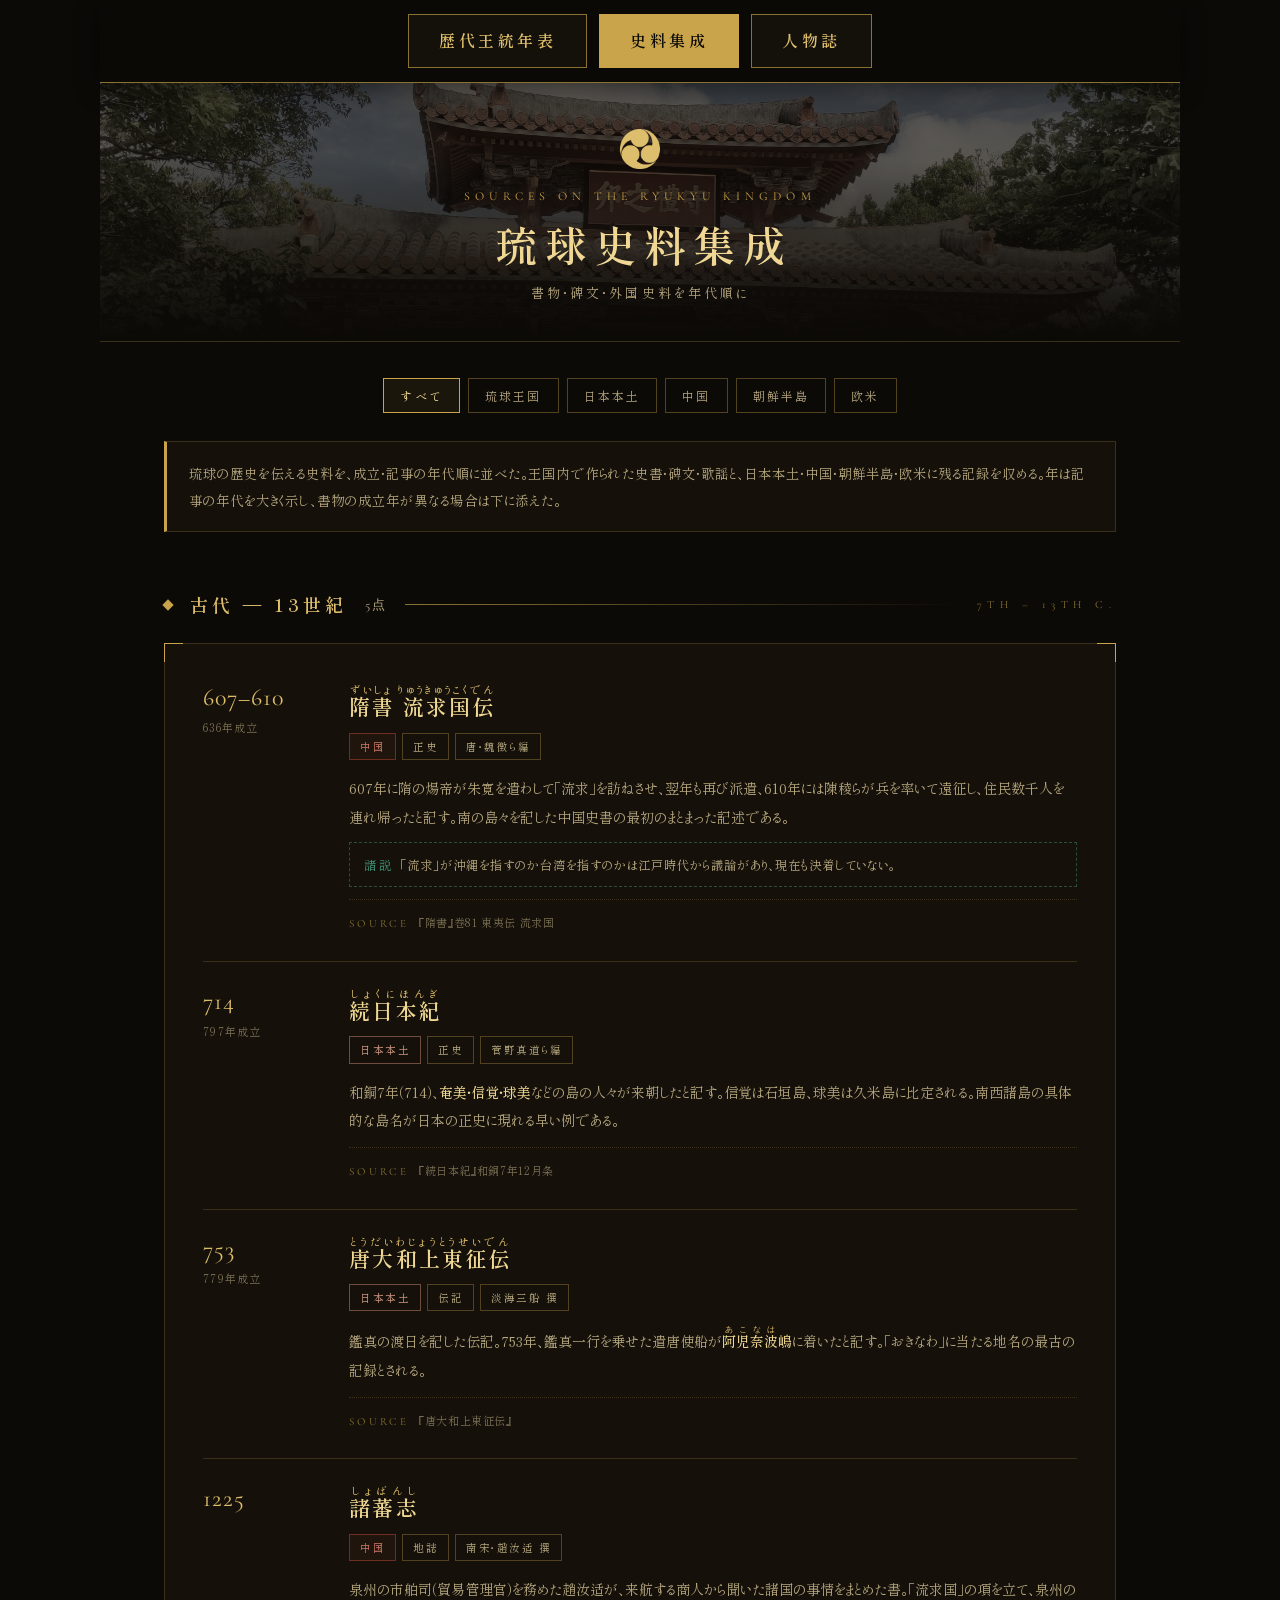
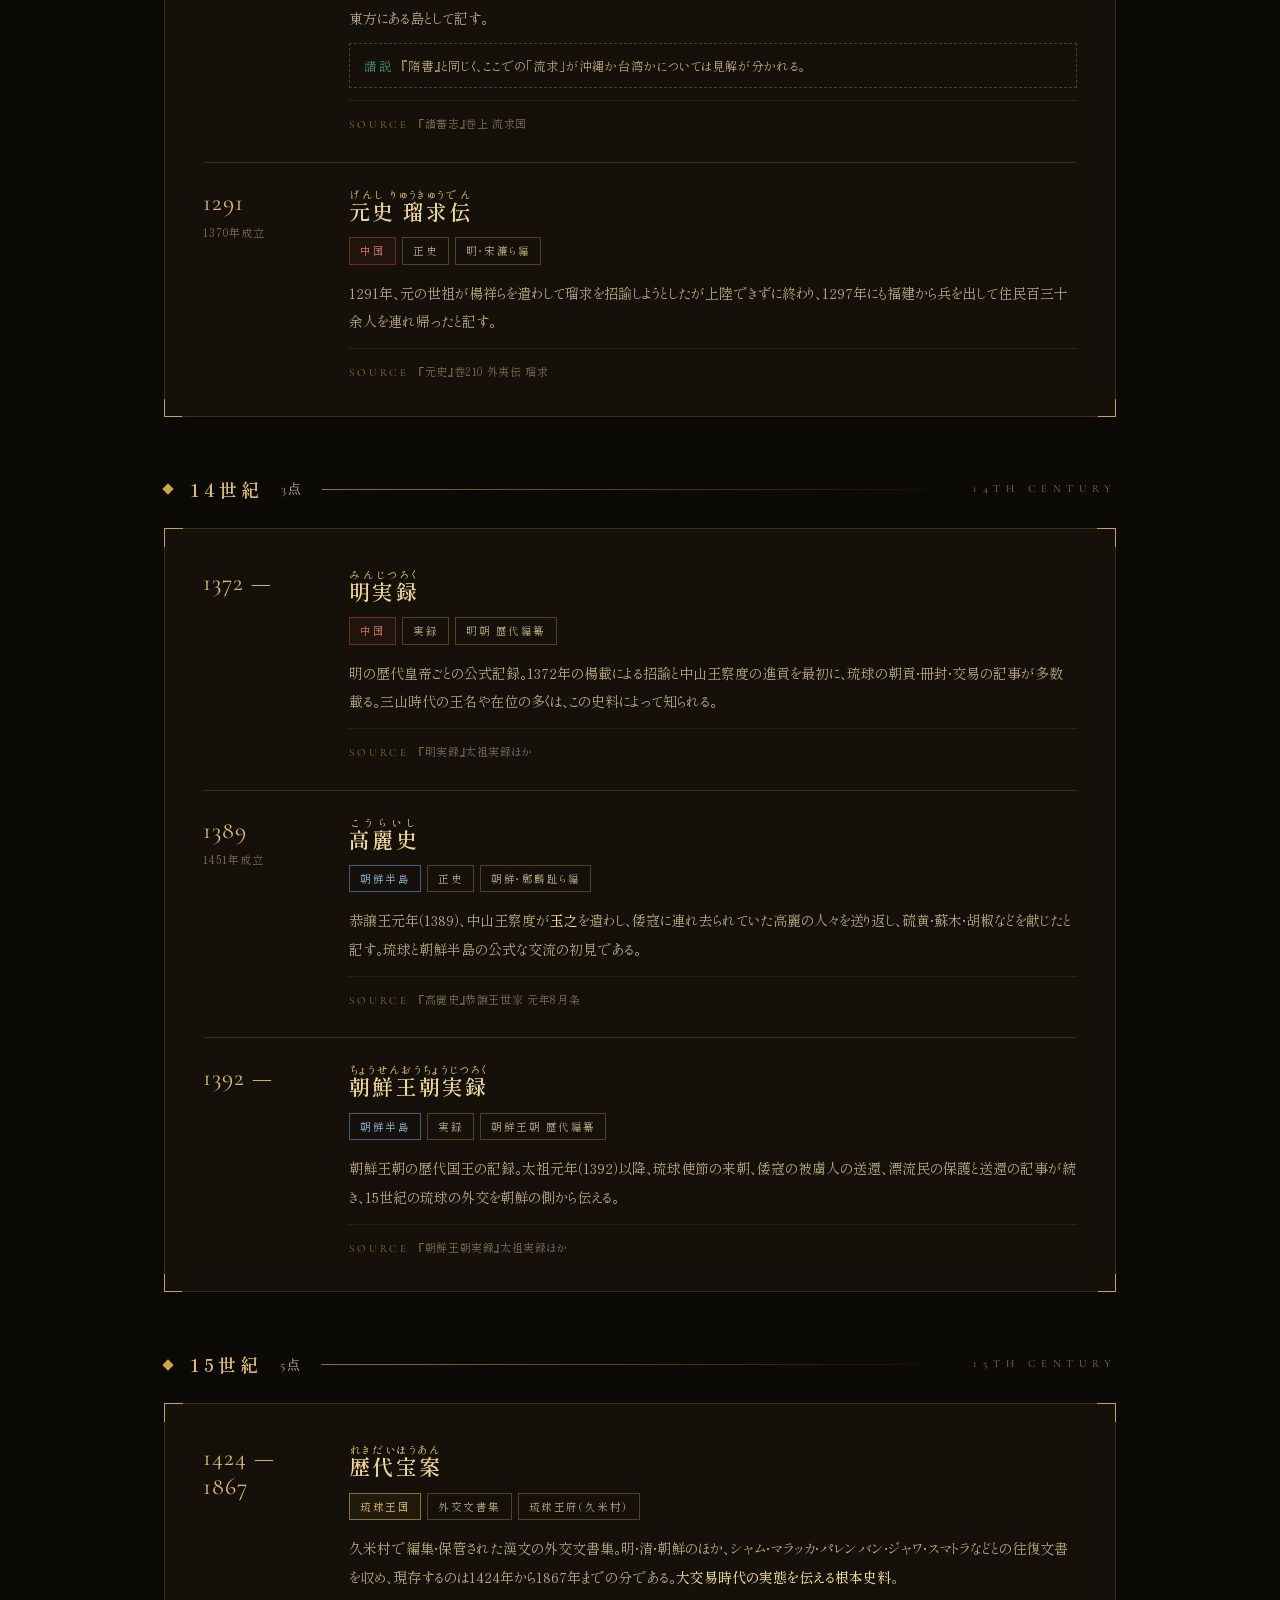
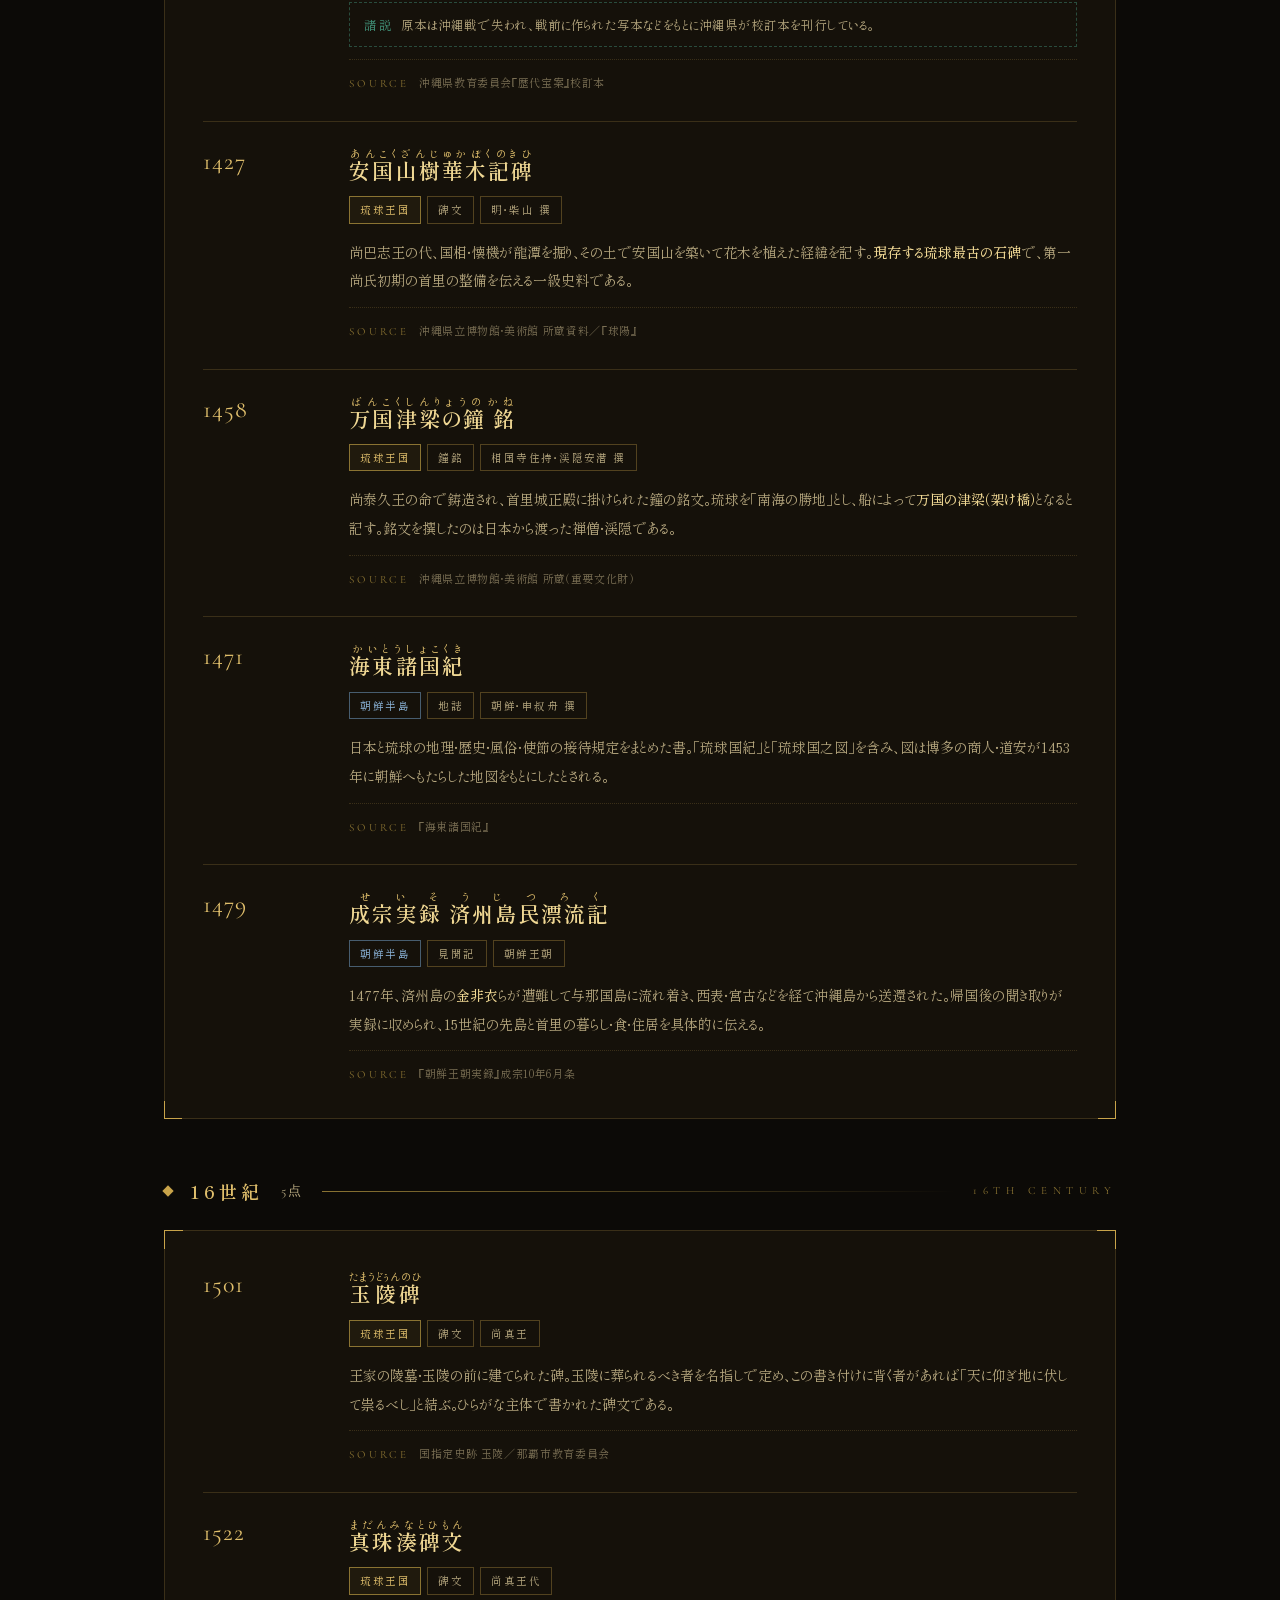
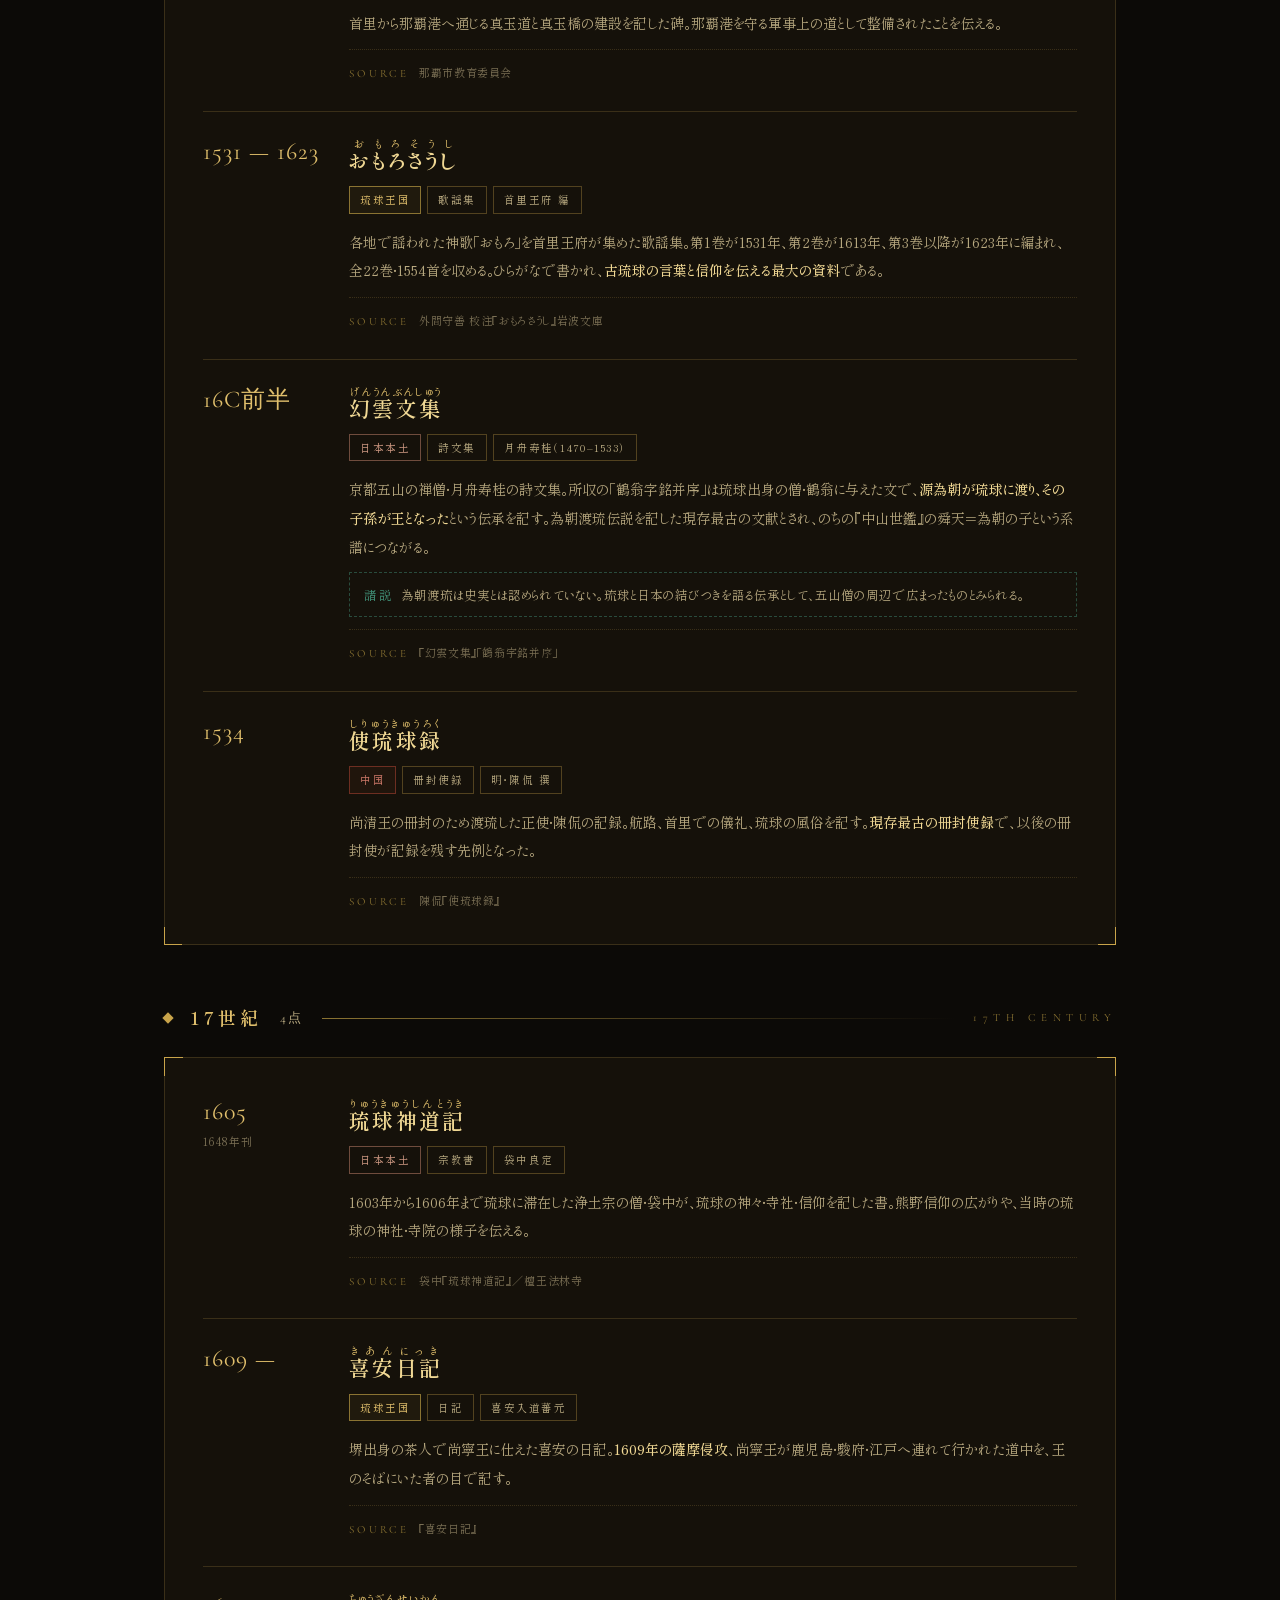
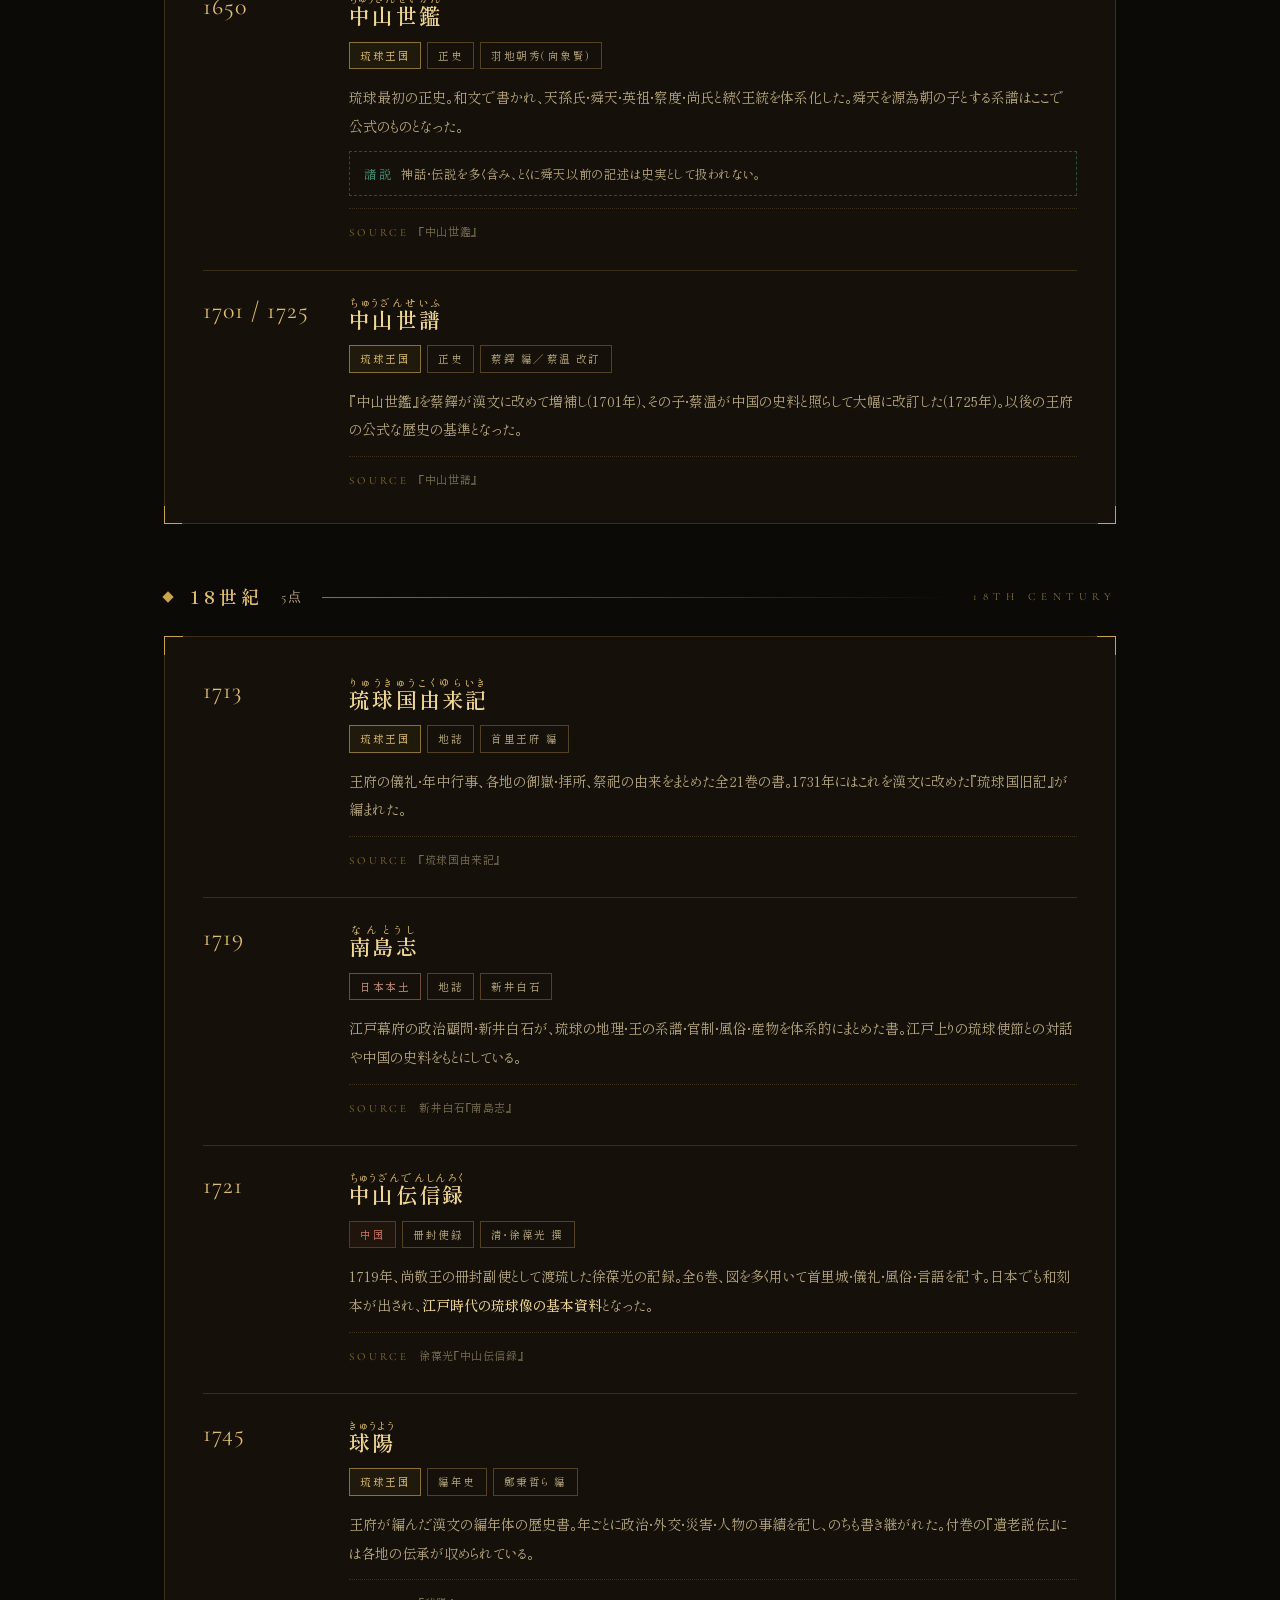
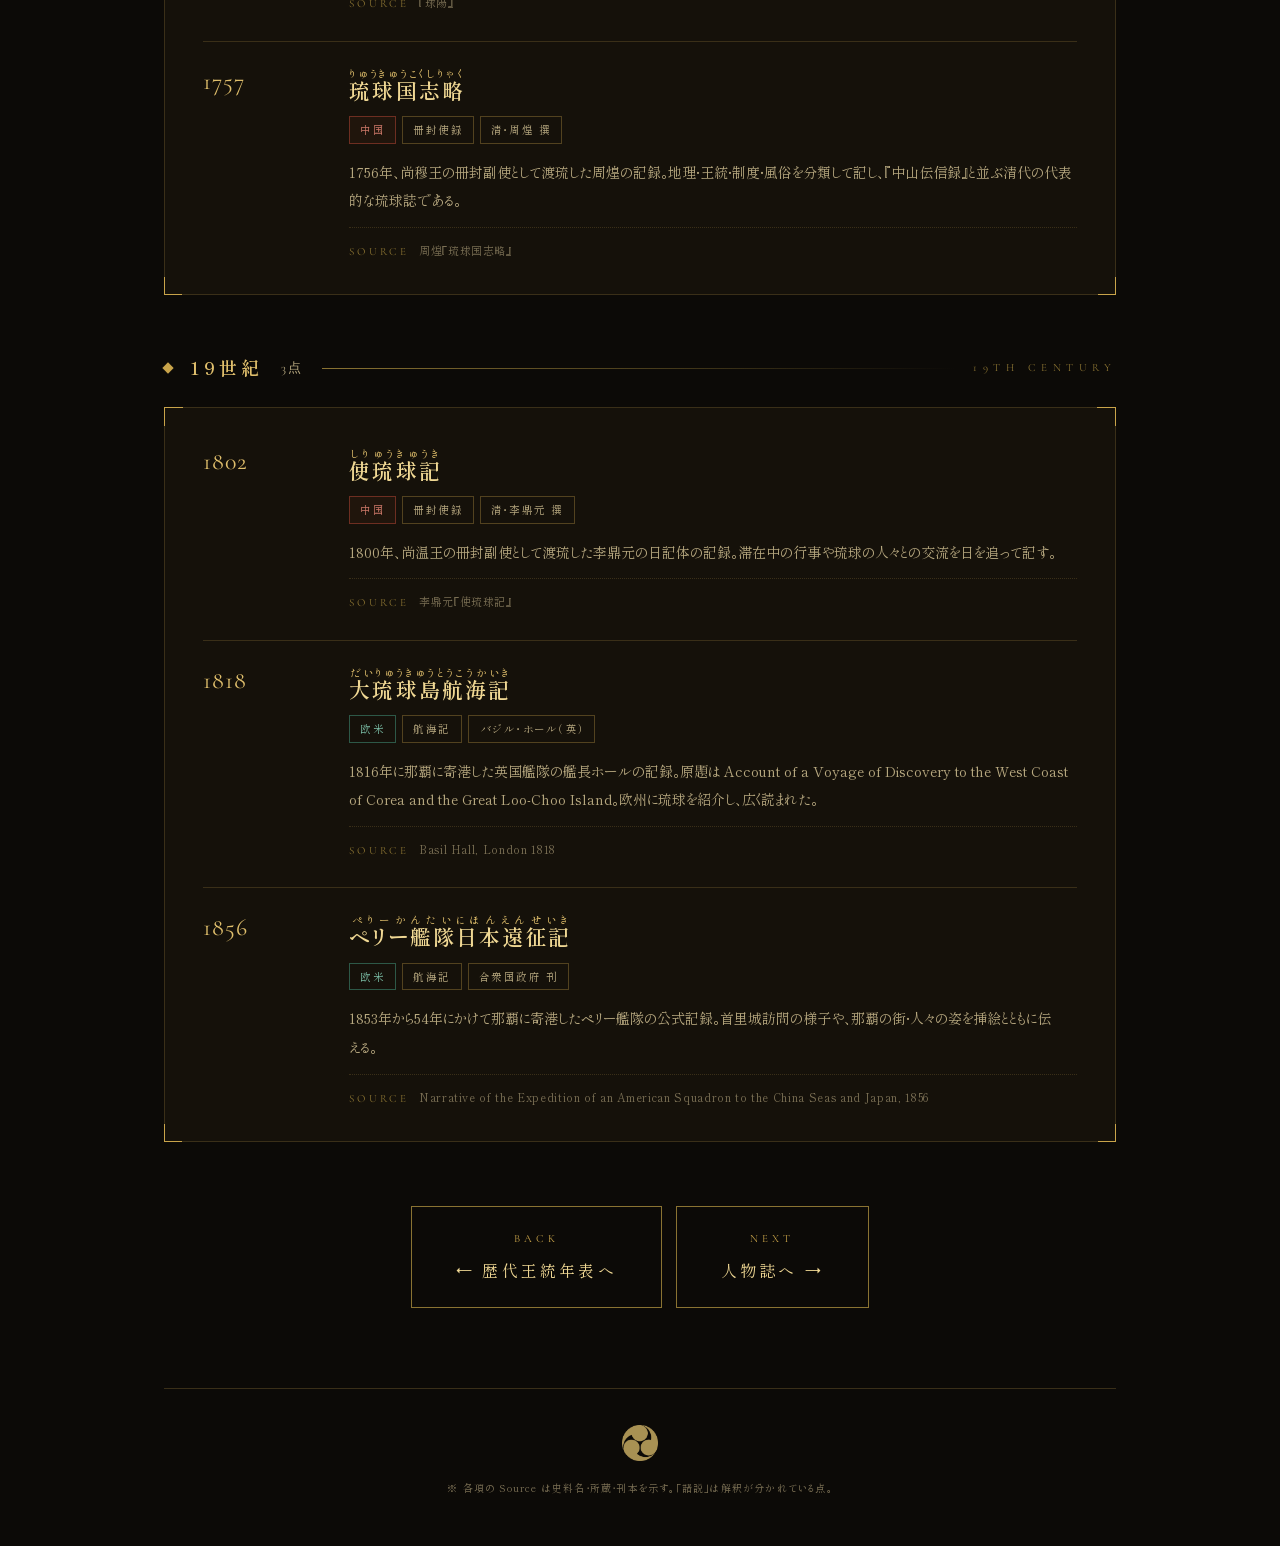
==== 琉球史料集成.html @ 76333202 "Add files via upload" ====
<!DOCTYPE html>
<html lang="ja">
<head>
<meta charset="UTF-8">
<title>琉球史料集成 ── 書物・碑文・外国史料</title>
<meta name="viewport" content="width=device-width,initial-scale=1">
<link rel="preconnect" href="https://fonts.googleapis.com">
<link rel="preconnect" href="https://fonts.gstatic.com" crossorigin>
<link href="https://fonts.googleapis.com/css2?family=Cormorant+Garamond:wght@400;500;600&family=Noto+Serif+JP:wght@300;400;500;600;700;900&family=Shippori+Mincho:wght@400;500;600;700;800&display=swap" rel="stylesheet">
<style>
  *{box-sizing:border-box;margin:0;padding:0}
  :root{
    --bg:#0c0a07;
    --bg-2:#15110a;
    --bg-3:#1d1810;
    --line:#3a2f18;
    --line-2:#52421f;
    --gold:#c9a44a;
    --gold-2:#e0bf6c;
    --gold-3:#f0d894;
    --gold-soft:#8a7332;
    --ink:#ece1c4;
    --ink-2:#b8a980;
    --ink-3:#7a6f54;
    --red:#a04030;
    --teal:#3e8870;
    --serif:'Shippori Mincho','Noto Serif JP',serif;
    --serif-en:'Cormorant Garamond',serif;
  }
  html,body{background:var(--bg);color:var(--ink);font-family:var(--serif);font-feature-settings:"palt";-webkit-font-smoothing:antialiased}
  body{font-size:15px;line-height:1.85}

  /* ============ LAYOUT ============ */
  .page{max-width:1080px;margin:0 auto;background:linear-gradient(180deg,#100c08 0%,#0c0a07 220px);}
  .inner{padding:0 clamp(20px,5vw,64px)}

  /* ============ HEADER ============ */
  .masthead{padding:72px 0 64px;text-align:center;position:relative;overflow:hidden}
  .shuri-photo{position:absolute;inset:0;z-index:0;pointer-events:none;
    -webkit-mask-image:linear-gradient(180deg,#000 0%,#000 55%,transparent 96%);
    mask-image:linear-gradient(180deg,#000 0%,#000 55%,transparent 96%);
  }
  .shuri-photo img{
    position:absolute;inset:0;width:100%;height:100%;object-fit:cover;
    opacity:0;filter:saturate(.7) sepia(.1) brightness(1.15);
    transition:opacity 1.6s ease;
  }
  .shuri-photo img.active{opacity:.68}
  .shuri-scrim{position:absolute;inset:0;z-index:1;pointer-events:none;
    background:radial-gradient(ellipse 70% 80% at 50% 45%, rgba(12,10,7,.55), rgba(12,10,7,.15) 60%, transparent);
  }
  .masthead > *:not(.shuri-photo):not(.shuri-scrim){position:relative;z-index:2}
  .crest{display:flex;justify-content:center;margin-bottom:28px}

  /* ---- header animation ---- */
  @media (prefers-reduced-motion: no-preference){
    .shuri-photo img.active{animation:photo-in 2.4s ease both}
    @keyframes photo-in{from{opacity:0}to{opacity:.68}}
    .crest img.mon{animation:mon-spin 90s linear infinite, rise .9s ease both}
    @keyframes mon-spin{to{rotate:-360deg}}
    .masthead .en{animation:rise .8s ease .15s both}
    .masthead h1{animation:rise .9s ease .3s both}
    .masthead .subtitle{animation:rise .9s ease .5s both}
    .masthead .rule{animation:rule-grow 1.2s ease .7s both}
    .masthead .meta{animation:rise .9s ease .9s both}
    @keyframes rise{from{opacity:0;transform:translateY(14px)}to{opacity:1;transform:translateY(0)}}
    @keyframes rule-grow{from{transform:scaleX(0);opacity:0}to{transform:scaleX(1);opacity:1}}
  }
  .crest svg{width:64px;height:64px;display:block}
  .crest img.mon{width:64px;height:64px;display:block;filter:invert(76%) sepia(40%) saturate(440%) hue-rotate(5deg) brightness(95%) contrast(88%);opacity:.95}
  .footer .crest-sm img.mon{width:36px;height:36px;display:block;filter:invert(76%) sepia(40%) saturate(440%) hue-rotate(5deg) brightness(95%) contrast(88%);opacity:.75}
  .masthead .en{font-family:var(--serif-en);font-size:13px;letter-spacing:.42em;color:var(--gold-3);text-transform:uppercase;margin-bottom:18px;text-shadow:0 1px 10px rgba(12,10,7,.9)}
  .masthead h1{font-family:var(--serif);font-weight:600;font-size:clamp(42px,6.2vw,64px);color:var(--gold-3);letter-spacing:.18em;line-height:1.3;text-indent:.18em}
  .masthead .subtitle{margin-top:14px;font-size:13px;letter-spacing:.3em;color:#d6c8a0;text-shadow:0 1px 10px rgba(12,10,7,.9)}
  .masthead .rule{width:280px;height:1px;background:linear-gradient(90deg,transparent,var(--gold),transparent);margin:32px auto 0}
  .masthead .meta{margin-top:18px;font-size:11px;letter-spacing:.18em;color:#a9997a;text-shadow:0 1px 10px rgba(12,10,7,.9)}

  /* ============ ORNAMENTAL DIVIDERS ============ */
  .ornament{display:flex;align-items:center;justify-content:center;gap:14px;margin:64px 0 28px}
  .ornament .line{flex:1;max-width:240px;height:1px;background:linear-gradient(90deg,transparent,var(--gold-soft),var(--gold),var(--gold-soft),transparent)}
  .ornament .mark{display:flex;align-items:center;gap:10px;color:var(--gold-2);font-size:11px;letter-spacing:.4em;text-transform:uppercase;font-family:var(--serif-en)}
  .ornament .diamond{width:6px;height:6px;background:var(--gold);transform:rotate(45deg)}

  /* ============ ERA BANNER ============ */
  .era{margin:56px 0 22px;display:flex;align-items:center;gap:18px}
  .era .nub{width:8px;height:8px;background:var(--gold);transform:rotate(45deg);flex-shrink:0}
  .era .name{font-size:18px;font-weight:600;color:var(--gold-2);letter-spacing:.22em;white-space:nowrap}
  .era .years{font-family:var(--serif-en);font-size:13px;color:var(--ink-2);letter-spacing:.18em;white-space:nowrap}
  .era .line{flex:1;height:1px;background:linear-gradient(90deg,var(--gold-soft),transparent)}
  .era .roman{font-family:var(--serif-en);font-size:11px;letter-spacing:.5em;color:var(--gold-soft);text-transform:uppercase;white-space:nowrap}

  /* ============ DYNASTY CARD ============ */
  .dynasty{margin-bottom:8px;border:1px solid var(--line);background:var(--bg-2);padding:36px clamp(20px,3vw,42px) 32px;position:relative}
  .dynasty::before,.dynasty::after{content:"";position:absolute;width:18px;height:18px;border:1px solid var(--gold);pointer-events:none}
  .dynasty::before{top:-1px;left:-1px;border-right:none;border-bottom:none}
  .dynasty::after{top:-1px;right:-1px;border-left:none;border-bottom:none}
  .dynasty .br-bl,.dynasty .br-br{position:absolute;width:18px;height:18px;border:1px solid var(--gold);pointer-events:none}
  .dynasty .br-bl{bottom:-1px;left:-1px;border-right:none;border-top:none}
  .dynasty .br-br{bottom:-1px;right:-1px;border-left:none;border-top:none}

  .dn-head{display:grid;grid-template-columns:auto 1fr auto;gap:24px;align-items:center;margin-bottom:24px;padding-bottom:22px;border-bottom:1px solid var(--line)}
  .dn-icon{width:56px;height:56px;border:1px solid var(--gold);display:flex;align-items:center;justify-content:center;color:var(--gold-2)}
  .dn-icon svg{width:30px;height:30px}
  .dn-titles .num{font-family:var(--serif-en);font-size:11px;letter-spacing:.35em;color:var(--gold);text-transform:uppercase;margin-bottom:6px}
  .dn-titles h2{font-size:26px;font-weight:600;color:var(--gold-3);letter-spacing:.14em}
  .dn-titles .sub{font-size:12px;color:var(--ink-3);letter-spacing:.12em;margin-top:4px;font-family:var(--serif-en)}
  .dn-stats{display:flex;gap:18px;text-align:right}
  .dn-stats .item{padding-left:18px;border-left:1px solid var(--line)}
  .dn-stats .item:first-child{border-left:none;padding-left:0}
  .dn-stats .k{font-size:10px;letter-spacing:.2em;color:var(--ink-3);text-transform:uppercase;font-family:var(--serif-en);margin-bottom:4px}
  .dn-stats .v{font-size:16px;color:var(--gold-2);font-weight:500}

  .dn-desc{font-size:14px;color:var(--ink-2);line-height:2;padding:0 8px 22px;margin-bottom:22px;border-bottom:1px dashed var(--line);position:relative}
  .dn-desc::before{content:"";position:absolute;left:0;top:0;width:2px;height:100%;background:var(--gold-soft);opacity:.45}

  /* ============ KING TABLE ============ */
  .ktbl{width:100%;border-collapse:collapse}
  .ktbl thead th{
    padding:10px 14px;
    font-size:10px;font-weight:400;letter-spacing:.32em;
    color:var(--gold);text-align:left;text-transform:uppercase;
    font-family:var(--serif-en);
    border-bottom:1px solid var(--gold-soft);
    background:rgba(201,164,74,.05);
  }
  .ktbl thead th.center{text-align:center}
  .ktbl tbody tr{border-bottom:1px solid var(--line)}
  .ktbl tbody tr:last-child{border-bottom:none}
  .ktbl tbody tr:hover{background:rgba(201,164,74,.04)}
  .ktbl tbody td{padding:18px 14px;vertical-align:middle}
  .ktbl .num-cell{text-align:center;width:64px}
  .ktbl .num-cell .seq{display:inline-block;font-family:var(--serif-en);font-size:11px;letter-spacing:.15em;color:var(--gold);padding:4px 9px;border:1px solid var(--gold-soft);min-width:38px}
  .ktbl .num-cell .seq.highlight{background:var(--gold);color:var(--bg);border-color:var(--gold)}
  .ktbl .name-cell{min-width:160px}
  .ktbl .name-cell .name{font-size:22px;font-weight:500;color:var(--ink);letter-spacing:.08em;line-height:1.2}
  .ktbl .name-cell .read{font-size:11px;color:var(--gold-2);letter-spacing:.2em;margin-top:6px;font-family:var(--serif-en)}
  .ktbl .yr-cell{width:140px;font-family:var(--serif-en);font-size:17px;color:var(--ink-2);letter-spacing:.06em;white-space:nowrap}
  .ktbl .note-cell{font-size:13px;color:var(--ink-2);line-height:1.85}
  .ktbl tbody tr.event td{background:rgba(160,64,48,.06)}
  .ktbl .ev-tag{display:inline-block;margin-top:8px;padding:3px 10px;font-size:10px;letter-spacing:.2em;color:var(--red);border:1px solid rgba(160,64,48,.5);background:rgba(160,64,48,.08);font-family:var(--serif-en);text-transform:uppercase}
  .ktbl .ev-tag.teal{color:var(--teal);border-color:rgba(62,136,112,.5);background:rgba(62,136,112,.08)}
  .ktbl .ev-tag.gold{color:var(--gold-2);border-color:var(--gold-soft);background:rgba(201,164,74,.08)}

  /* compact mode (sanzan) */
  .ktbl.compact tbody td{padding:12px 10px}
  .ktbl.compact .name-cell{min-width:0}
  .ktbl.compact .name-cell .name{font-size:17px}
  .ktbl.compact .name-cell .read{font-size:10px;margin-top:4px}
  .ktbl.compact .yr-cell{width:auto;font-size:11px;white-space:normal}
  .ktbl.compact .num-cell .seq{font-size:10px;padding:3px 7px;min-width:32px}

  /* ============ MYTH SECTION ============ */
  .myth{margin:0 0 8px;border:1px solid var(--line);background:var(--bg-2);padding:42px clamp(24px,4vw,52px)}
  .myth .head{display:flex;align-items:center;gap:18px;margin-bottom:28px;padding-bottom:18px;border-bottom:1px solid var(--line)}
  .myth .head .icon{width:48px;height:48px;border:1px solid var(--gold);display:flex;align-items:center;justify-content:center;color:var(--gold-2)}
  .myth .head .icon svg{width:26px;height:26px}
  .myth .head h2{font-size:22px;font-weight:600;color:var(--gold-3);letter-spacing:.16em}
  .myth .head .en{font-family:var(--serif-en);font-size:10px;letter-spacing:.4em;color:var(--gold);text-transform:uppercase;margin-top:4px}
  .myth p{font-size:14.5px;color:var(--ink);line-height:2.15;margin-bottom:18px;text-indent:1em}
  .myth p:last-child{margin-bottom:0}
  .myth .kw{color:var(--gold-3);font-weight:500;border-bottom:1px dotted var(--gold-soft);padding-bottom:1px}
  .myth ruby rt{color:var(--gold-2);font-size:.55em;letter-spacing:.05em}

  /* ============ TRANSITION BANNER ============ */
  .transition{margin:32px 0;border:1px solid var(--line);background:var(--bg-2);position:relative}
  .transition .lbl{display:flex;align-items:center;gap:14px;padding:16px 24px;background:rgba(160,64,48,.08);border-bottom:1px solid var(--line)}
  .transition .lbl .ico{width:30px;height:30px;color:var(--gold-2)}
  .transition .lbl .ico svg{width:100%;height:100%}
  .transition .lbl .num{font-family:var(--serif-en);font-size:11px;letter-spacing:.35em;color:var(--red);text-transform:uppercase}
  .transition .lbl .ttl{font-size:15px;color:var(--ink);letter-spacing:.12em;font-weight:500;flex:1}
  .transition .lbl .yr{font-family:var(--serif-en);font-size:13px;color:var(--gold-2);letter-spacing:.12em}
  .transition .body{padding:24px;font-size:14px;color:var(--ink-2);line-height:2.05}
  .transition .body .red{color:var(--red);font-weight:500}
  .transition .body .teal{color:var(--teal);font-weight:500}
  .transition .body .gold{color:var(--gold-3);font-weight:500}
  .transition .flow{display:flex;align-items:center;gap:14px;padding:16px 24px 4px;flex-wrap:wrap}
  .transition .flow .pill{padding:6px 14px;border:1px solid var(--line-2);color:var(--ink-2);font-size:12px;letter-spacing:.14em}
  .transition .flow .pill.from{color:var(--ink-3)}
  .transition .flow .pill.to{color:var(--gold-2);border-color:var(--gold-soft);background:rgba(201,164,74,.06)}
  .transition .flow .arrow{color:var(--gold);font-family:var(--serif-en);font-size:14px;letter-spacing:.1em}

  /* ============ SANZAN (Three Mountains) ============ */
  .sanzan-note{font-size:13.5px;color:var(--ink-2);background:var(--bg-2);border:1px solid var(--line);border-left:3px solid var(--gold);padding:18px 22px;margin-bottom:24px;line-height:1.95}
  .sanzan-grid{display:grid;grid-template-columns:repeat(3,minmax(0,1fr));gap:14px;margin-bottom:8px}
  @media(max-width:780px){.sanzan-grid{grid-template-columns:1fr}}
  .sblock{border:1px solid var(--line);background:var(--bg-2)}
  .sblock .sh{padding:18px 18px 14px;border-bottom:1px solid var(--line);display:flex;align-items:flex-start;gap:12px}
  .sblock .sh .si{width:28px;height:28px;flex-shrink:0;color:var(--gold-2)}
  .sblock .sh .si svg{width:100%;height:100%}
  .sblock .sh .nm{font-size:16px;color:var(--gold-3);letter-spacing:.16em;font-weight:600}
  .sblock .sh .lc{font-size:10px;letter-spacing:.18em;color:var(--ink-3);margin-top:4px}
  .sblock.hokuz .si{color:#7aa9d4}
  .sblock.chuz  .si{color:var(--gold-2)}
  .sblock.nanz  .si{color:#c98870}

  /* ============ MODERN LIST ============ */
  .modern{padding:14px 8px 0}
  .modern .item{display:grid;grid-template-columns:30px 130px 1fr;gap:18px;align-items:center;padding:18px 0;border-bottom:1px dashed var(--line)}
  .modern .item:last-child{border-bottom:none}
  .modern .dot{width:8px;height:8px;border:1px solid var(--gold);transform:rotate(45deg);margin:0 auto}
  .modern .yr{font-family:var(--serif-en);font-size:15px;color:var(--gold-2);letter-spacing:.1em}
  .modern .lbl{font-size:14px;color:var(--ink);letter-spacing:.06em}

  /* ============ FOOTER ============ */
  .footer{margin:80px 0 0;padding:36px 0 48px;border-top:1px solid var(--line);text-align:center}
  .footer .crest-sm{display:flex;justify-content:center;margin-bottom:18px}
  .footer .crest-sm svg{width:36px;height:36px;opacity:.75}
  .footer .src{font-size:11px;letter-spacing:.18em;color:var(--ink-3);line-height:2}
  .footer .src strong{color:var(--gold-2);font-weight:500}
  .footer .note{font-size:10px;color:var(--ink-3);margin-top:14px;letter-spacing:.12em}

  /* ============ SOURCE NOTE ============ */
  .src-note{margin-top:18px;padding-top:12px;border-top:1px dotted var(--line);font-size:11px;letter-spacing:.06em;color:var(--ink-3);line-height:1.95}
  .src-note b{display:inline-block;color:var(--gold-soft);font-weight:400;letter-spacing:.28em;font-family:var(--serif-en);text-transform:uppercase;margin-right:10px}

  /* ============ UTILITIES ============ */
  ruby rt{color:var(--gold-2);font-size:.55em;letter-spacing:.04em;font-family:var(--serif-en);font-weight:400}
  .ev-row{position:relative}

  /* badge bar (compact summary above table) */
  .badges{display:flex;flex-wrap:wrap;gap:6px;margin-bottom:24px;padding:14px 16px;border:1px dashed var(--line);background:rgba(201,164,74,.03)}
  .badge{padding:6px 11px;border:1px solid var(--line-2);font-size:11px;color:var(--ink-2);letter-spacing:.1em;display:inline-flex;align-items:center;gap:6px}
  .badge .b-n{font-family:var(--serif-en);font-size:9px;color:var(--gold);letter-spacing:.15em}
  .badge.hl{border-color:var(--gold);color:var(--gold-3);background:rgba(201,164,74,.08)}

  /* small chip for residence */
  .residence{display:inline-flex;align-items:center;gap:6px;font-size:11px;color:var(--gold-2);letter-spacing:.16em;padding:5px 10px;border:1px solid var(--gold-soft);background:rgba(201,164,74,.05)}
  .residence svg{width:12px;height:12px}

  @media(max-width:680px){
    .dn-head{grid-template-columns:1fr;text-align:left;gap:14px}
    .dn-stats{justify-content:flex-start}
    .ktbl thead{display:none}
    .ktbl tbody td{display:block;padding:6px 12px;border:none}
    .ktbl tbody tr{padding:14px 4px;display:block}
    .ktbl .num-cell{text-align:left;width:auto}
    .ktbl .name-cell .name{font-size:20px}
    .ktbl .yr-cell{font-size:12px}
    .masthead h1{font-size:30px}
  }
</style>
<style>
a{color:var(--gold-2);text-decoration:none}a:hover{color:var(--gold-3)}
.sitenav{position:sticky;top:0;z-index:30;display:flex;justify-content:center;gap:4px;background:rgba(12,10,7,.92);backdrop-filter:blur(6px);-webkit-backdrop-filter:blur(6px);border-bottom:1px solid var(--line)}
.sitenav a{padding:14px 22px;font-size:13px;letter-spacing:.2em;color:var(--ink-2);border-bottom:2px solid transparent}
.sitenav a:hover{color:var(--gold-3)}.sitenav a.on{color:var(--gold-3);border-bottom-color:var(--gold)}
.sitenav{gap:12px;padding:14px 16px;background:rgba(12,10,7,.95);border-bottom:1px solid var(--gold-soft);box-shadow:0 6px 24px rgba(0,0,0,.45)}
.sitenav a{padding:11px 30px;font-size:16px;font-weight:600;letter-spacing:.22em;color:var(--gold-2);border:1px solid var(--gold-soft);background:rgba(201,164,74,.05);transition:background .2s,color .2s,border-color .2s}
.sitenav a:hover{color:var(--gold-3);border-color:var(--gold);background:rgba(201,164,74,.12)}
.sitenav a.on{color:var(--bg);background:var(--gold);border-color:var(--gold)}
@media(max-width:680px){.sitenav{gap:6px;padding:10px 8px}.sitenav a{padding:9px 12px;font-size:13px;letter-spacing:.08em}}
.band{position:relative;overflow:hidden;padding:46px 0 36px;text-align:center;border-bottom:1px solid var(--line)}
.band .bg{position:absolute;inset:0;width:100%;height:100%;object-fit:cover;object-position:center 35%;opacity:.34;filter:saturate(.6) sepia(.2);-webkit-mask-image:linear-gradient(180deg,#000 30%,transparent);mask-image:linear-gradient(180deg,#000 30%,transparent);pointer-events:none}
.band>*:not(.bg){position:relative}
.band .mon{width:40px;height:40px;display:block;margin:0 auto 16px;filter:invert(76%) sepia(40%) saturate(440%) hue-rotate(5deg) brightness(95%) contrast(88%)}
.band .en{font-family:var(--serif-en);font-size:12px;letter-spacing:.42em;color:var(--gold);text-transform:uppercase;margin-bottom:10px}
.band h1{font-weight:600;font-size:clamp(28px,4.4vw,42px);color:var(--gold-3);letter-spacing:.18em;text-indent:.18em;line-height:1.3}
.band .subtitle{margin-top:10px;font-size:13px;letter-spacing:.24em;color:var(--ink-2)}
.filter{display:flex;flex-wrap:wrap;gap:8px;justify-content:center;margin:36px 0 0}
.filter button{background:none;border:1px solid var(--line-2);color:var(--ink-2);font-family:var(--serif);padding:8px 16px;font-size:12px;letter-spacing:.18em;cursor:pointer}
.filter button:hover{color:var(--gold-3)}.filter button.on{border-color:var(--gold);color:var(--gold-3);background:rgba(201,164,74,.08)}
.doc{display:grid;grid-template-columns:120px minmax(0,1fr);gap:26px;padding:26px 0;border-bottom:1px solid var(--line)}
.doc{scroll-margin-top:70px}.doc:target{background:rgba(201,164,74,.07);box-shadow:-14px 0 0 rgba(201,164,74,.07),14px 0 0 rgba(201,164,74,.07)}.doc:target h3{text-decoration:underline;text-decoration-color:var(--gold);text-underline-offset:6px}.doc:first-of-type{padding-top:4px}.doc:last-child{border-bottom:none;padding-bottom:0}
.doc .y{font-family:var(--serif-en);font-size:24px;line-height:1.2;color:var(--gold-2);letter-spacing:.04em}
.doc .y small{display:block;margin-top:6px;font-family:var(--serif);font-size:11px;color:var(--ink-3);letter-spacing:.1em;line-height:1.6}
.doc h3{font-size:21px;font-weight:600;color:var(--gold-3);letter-spacing:.1em;line-height:1.5}
.doc h3 rt{font-family:var(--serif);font-size:.5em;color:var(--gold-2);letter-spacing:.08em}
.doc .meta{display:flex;flex-wrap:wrap;gap:6px;margin:10px 0 14px}
.tag{font-size:10.5px;padding:3px 10px;border:1px solid var(--line-2);color:var(--ink-2);letter-spacing:.14em}
.tag.r-ryukyu{color:var(--gold-2);border-color:var(--gold-soft);background:rgba(201,164,74,.06)}
.tag.r-yamato{color:#d09a84;border-color:rgba(201,136,112,.5)}
.tag.r-china{color:#d07a6a;border-color:rgba(160,64,48,.6);background:rgba(160,64,48,.08)}
.tag.r-korea{color:#8db6dc;border-color:rgba(122,169,212,.5)}
.tag.r-west{color:#7cc0a8;border-color:rgba(62,136,112,.6)}
.doc p{font-size:14px;color:var(--ink-2);line-height:2.05;text-wrap:pretty}
.doc p+p{margin-top:8px}
.doc .kw{color:var(--gold-3);font-weight:500}
.doc .dissent{margin-top:10px;padding:10px 14px;border:1px dashed rgba(62,136,112,.5);font-size:12.5px;color:var(--ink-2);line-height:1.9}
.doc .dissent b{color:var(--teal);font-weight:500;letter-spacing:.1em;margin-right:8px}
.doc .src-note{margin-top:12px}
.pager{display:flex;justify-content:center;margin:64px 0 0}
.pager a{display:flex;flex-direction:column;align-items:center;gap:6px;padding:22px 44px;border:1px solid var(--gold-soft);color:var(--gold-3);font-size:16px;letter-spacing:.2em}
.pager a small{font-family:var(--serif-en);font-size:11px;letter-spacing:.36em;color:var(--gold);text-transform:uppercase}
.pager a:hover{background:rgba(201,164,74,.06);border-color:var(--gold)}
@media(max-width:680px){.doc{grid-template-columns:1fr;gap:8px}.sitenav a{padding:12px 12px;font-size:12px;letter-spacing:.1em}}
</style>
</head>
<body>
<div class="page">
<nav class="sitenav"><a href="琉球歴代王統年表.html">歴代王統年表</a><a href="琉球史料集成.html" class="on">史料集成</a><a href="琉球人物誌.html">人物誌</a></nav>
<header class="band inner"><img class="bg" src="assets/shuri-photo-2.jpg" alt=""><img class="mon" src="assets/hidari-mitsudomoe.png" alt="左三つ巴"><div class="en">Sources on the Ryukyu Kingdom</div><h1>琉球史料集成</h1><div class="subtitle">書物・碑文・外国史料を年代順に</div></header>
<div class="inner">
<div class="filter" id="filter"><button class="on" data-f="all">すべて</button><button data-f="ryukyu">琉球王国</button><button data-f="yamato">日本本土</button><button data-f="china">中国</button><button data-f="korea">朝鮮半島</button><button data-f="west">欧米</button></div>
<div class="sanzan-note" style="margin-top:28px">琉球の歴史を伝える史料を、成立・記事の年代順に並べた。王国内で作られた史書・碑文・歌謡と、日本本土・中国・朝鮮半島・欧米に残る記録を収める。年は記事の年代を大きく示し、書物の成立年が異なる場合は下に添えた。</div>
<section class="cent" data-screen-label="古代 — 13世紀"><div class="era"><div class="nub"></div><div class="name">古代 — 13世紀</div><div class="years">5点</div><div class="line"></div><div class="roman">7th – 13th C.</div></div><article class="dynasty"><span class="br-bl"></span><span class="br-br"></span><div class="doc" id="隋書_流求国伝" data-r="china"><div class="y">607–610<small>636年成立</small></div><div><h3><ruby>隋書 流求国伝<rt>ずいしょ りゅうきゅうこくでん</rt></ruby></h3><div class="meta"><span class="tag r-china">中国</span><span class="tag">正史</span><span class="tag">唐・魏徴ら編</span></div><p>607年に隋の煬帝が朱寛を遣わして「流求」を訪ねさせ、翌年も再び派遣、610年には陳稜らが兵を率いて遠征し、住民数千人を連れ帰ったと記す。南の島々を記した中国史書の最初のまとまった記述である。</p><div class="dissent"><b>諸説</b>「流求」が沖縄を指すのか台湾を指すのかは江戸時代から議論があり、現在も決着していない。</div><div class="src-note"><b>Source</b>『隋書』巻81 東夷伝 流求国</div></div></div><div class="doc" id="続日本紀" data-r="yamato"><div class="y">714<small>797年成立</small></div><div><h3><ruby>続日本紀<rt>しょくにほんぎ</rt></ruby></h3><div class="meta"><span class="tag r-yamato">日本本土</span><span class="tag">正史</span><span class="tag">菅野真道ら編</span></div><p>和銅7年（714）、<span class="kw">奄美・信覚・球美</span>などの島の人々が来朝したと記す。信覚は石垣島、球美は久米島に比定される。南西諸島の具体的な島名が日本の正史に現れる早い例である。</p><div class="src-note"><b>Source</b>『続日本紀』和銅7年12月条</div></div></div><div class="doc" id="唐大和上東征伝" data-r="yamato"><div class="y">753<small>779年成立</small></div><div><h3><ruby>唐大和上東征伝<rt>とうだいわじょうとうせいでん</rt></ruby></h3><div class="meta"><span class="tag r-yamato">日本本土</span><span class="tag">伝記</span><span class="tag">淡海三船 撰</span></div><p>鑑真の渡日を記した伝記。753年、鑑真一行を乗せた遣唐使船が<span class="kw"><ruby>阿児奈波<rt>あこなは</rt></ruby>嶋</span>に着いたと記す。「おきなわ」に当たる地名の最古の記録とされる。</p><div class="src-note"><b>Source</b>『唐大和上東征伝』</div></div></div><div class="doc" id="諸蕃志" data-r="china"><div class="y">1225</div><div><h3><ruby>諸蕃志<rt>しょばんし</rt></ruby></h3><div class="meta"><span class="tag r-china">中国</span><span class="tag">地誌</span><span class="tag">南宋・趙汝适 撰</span></div><p>泉州の市舶司（貿易管理官）を務めた趙汝适が、来航する商人から聞いた諸国の事情をまとめた書。「流求国」の項を立て、泉州の東方にある島として記す。</p><div class="dissent"><b>諸説</b>『隋書』と同じく、ここでの「流求」が沖縄か台湾かについては見解が分かれる。</div><div class="src-note"><b>Source</b>『諸蕃志』巻上 流求国</div></div></div><div class="doc" id="元史_瑠求伝" data-r="china"><div class="y">1291<small>1370年成立</small></div><div><h3><ruby>元史 瑠求伝<rt>げんし りゅうきゅうでん</rt></ruby></h3><div class="meta"><span class="tag r-china">中国</span><span class="tag">正史</span><span class="tag">明・宋濂ら編</span></div><p>1291年、元の世祖が楊祥らを遣わして瑠求を招諭しようとしたが上陸できずに終わり、1297年にも福建から兵を出して住民百三十余人を連れ帰ったと記す。</p><div class="src-note"><b>Source</b>『元史』巻210 外夷伝 瑠求</div></div></div></article></section><section class="cent" data-screen-label="14世紀"><div class="era"><div class="nub"></div><div class="name">14世紀</div><div class="years">3点</div><div class="line"></div><div class="roman">14th Century</div></div><article class="dynasty"><span class="br-bl"></span><span class="br-br"></span><div class="doc" id="明実録" data-r="china"><div class="y">1372 —</div><div><h3><ruby>明実録<rt>みんじつろく</rt></ruby></h3><div class="meta"><span class="tag r-china">中国</span><span class="tag">実録</span><span class="tag">明朝 歴代編纂</span></div><p>明の歴代皇帝ごとの公式記録。1372年の楊載による招諭と中山王察度の進貢を最初に、琉球の朝貢・冊封・交易の記事が多数載る。三山時代の王名や在位の多くは、この史料によって知られる。</p><div class="src-note"><b>Source</b>『明実録』太祖実録ほか</div></div></div><div class="doc" id="高麗史" data-r="korea"><div class="y">1389<small>1451年成立</small></div><div><h3><ruby>高麗史<rt>こうらいし</rt></ruby></h3><div class="meta"><span class="tag r-korea">朝鮮半島</span><span class="tag">正史</span><span class="tag">朝鮮・鄭麟趾ら編</span></div><p>恭譲王元年（1389）、中山王察度が<span class="kw">玉之</span>を遣わし、倭寇に連れ去られていた高麗の人々を送り返し、硫黄・蘇木・胡椒などを献じたと記す。琉球と朝鮮半島の公式な交流の初見である。</p><div class="src-note"><b>Source</b>『高麗史』恭譲王世家 元年8月条</div></div></div><div class="doc" id="朝鮮王朝実録" data-r="korea"><div class="y">1392 —</div><div><h3><ruby>朝鮮王朝実録<rt>ちょうせんおうちょうじつろく</rt></ruby></h3><div class="meta"><span class="tag r-korea">朝鮮半島</span><span class="tag">実録</span><span class="tag">朝鮮王朝 歴代編纂</span></div><p>朝鮮王朝の歴代国王の記録。太祖元年（1392）以降、琉球使節の来朝、倭寇の被虜人の送還、漂流民の保護と送還の記事が続き、15世紀の琉球の外交を朝鮮の側から伝える。</p><div class="src-note"><b>Source</b>『朝鮮王朝実録』太祖実録ほか</div></div></div></article></section><section class="cent" data-screen-label="15世紀"><div class="era"><div class="nub"></div><div class="name">15世紀</div><div class="years">5点</div><div class="line"></div><div class="roman">15th Century</div></div><article class="dynasty"><span class="br-bl"></span><span class="br-br"></span><div class="doc" id="歴代宝案" data-r="ryukyu"><div class="y">1424 — 1867</div><div><h3><ruby>歴代宝案<rt>れきだいほうあん</rt></ruby></h3><div class="meta"><span class="tag r-ryukyu">琉球王国</span><span class="tag">外交文書集</span><span class="tag">琉球王府（久米村）</span></div><p>久米村で編集・保管された漢文の外交文書集。明・清・朝鮮のほか、シャム・マラッカ・パレンバン・ジャワ・スマトラなどとの往復文書を収め、現存するのは1424年から1867年までの分である。<span class="kw">大交易時代の実態を伝える根本史料</span>。</p><div class="dissent"><b>諸説</b>原本は沖縄戦で失われ、戦前に作られた写本などをもとに沖縄県が校訂本を刊行している。</div><div class="src-note"><b>Source</b>沖縄県教育委員会『歴代宝案』校訂本</div></div></div><div class="doc" id="安国山樹華木記碑" data-r="ryukyu"><div class="y">1427</div><div><h3><ruby>安国山樹華木記碑<rt>あんこくざんじゅかぼくのきひ</rt></ruby></h3><div class="meta"><span class="tag r-ryukyu">琉球王国</span><span class="tag">碑文</span><span class="tag">明・柴山 撰</span></div><p>尚巴志王の代、国相・懐機が龍潭を掘り、その土で安国山を築いて花木を植えた経緯を記す。<span class="kw">現存する琉球最古の石碑</span>で、第一尚氏初期の首里の整備を伝える一級史料である。</p><div class="src-note"><b>Source</b>沖縄県立博物館・美術館 所蔵資料／『球陽』</div></div></div><div class="doc" id="万国津梁の鐘_銘" data-r="ryukyu"><div class="y">1458</div><div><h3><ruby>万国津梁の鐘 銘<rt>ばんこくしんりょうのかね</rt></ruby></h3><div class="meta"><span class="tag r-ryukyu">琉球王国</span><span class="tag">鐘銘</span><span class="tag">相国寺住持・渓隠安潜 撰</span></div><p>尚泰久王の命で鋳造され、首里城正殿に掛けられた鐘の銘文。琉球を「南海の勝地」とし、船によって<span class="kw">万国の津梁（架け橋）</span>となると記す。銘文を撰したのは日本から渡った禅僧・渓隠である。</p><div class="src-note"><b>Source</b>沖縄県立博物館・美術館 所蔵（重要文化財）</div></div></div><div class="doc" id="海東諸国紀" data-r="korea"><div class="y">1471</div><div><h3><ruby>海東諸国紀<rt>かいとうしょこくき</rt></ruby></h3><div class="meta"><span class="tag r-korea">朝鮮半島</span><span class="tag">地誌</span><span class="tag">朝鮮・申叔舟 撰</span></div><p>日本と琉球の地理・歴史・風俗・使節の接待規定をまとめた書。「琉球国紀」と「琉球国之図」を含み、図は博多の商人・道安が1453年に朝鮮へもたらした地図をもとにしたとされる。</p><div class="src-note"><b>Source</b>『海東諸国紀』</div></div></div><div class="doc" id="成宗実録_済州島民漂流記" data-r="korea"><div class="y">1479</div><div><h3><ruby>成宗実録 済州島民漂流記<rt>せいそうじつろく</rt></ruby></h3><div class="meta"><span class="tag r-korea">朝鮮半島</span><span class="tag">見聞記</span><span class="tag">朝鮮王朝</span></div><p>1477年、済州島の<span class="kw">金非衣</span>らが遭難して与那国島に流れ着き、西表・宮古などを経て沖縄島から送還された。帰国後の聞き取りが実録に収められ、15世紀の先島と首里の暮らし・食・住居を具体的に伝える。</p><div class="src-note"><b>Source</b>『朝鮮王朝実録』成宗10年6月条</div></div></div></article></section><section class="cent" data-screen-label="16世紀"><div class="era"><div class="nub"></div><div class="name">16世紀</div><div class="years">5点</div><div class="line"></div><div class="roman">16th Century</div></div><article class="dynasty"><span class="br-bl"></span><span class="br-br"></span><div class="doc" id="玉陵碑" data-r="ryukyu"><div class="y">1501</div><div><h3><ruby>玉陵碑<rt>たまうどぅんのひ</rt></ruby></h3><div class="meta"><span class="tag r-ryukyu">琉球王国</span><span class="tag">碑文</span><span class="tag">尚真王</span></div><p>王家の陵墓・玉陵の前に建てられた碑。玉陵に葬られるべき者を名指しで定め、この書き付けに背く者があれば「天に仰ぎ地に伏して祟るべし」と結ぶ。ひらがな主体で書かれた碑文である。</p><div class="src-note"><b>Source</b>国指定史跡 玉陵／那覇市教育委員会</div></div></div><div class="doc" id="真珠湊碑文" data-r="ryukyu"><div class="y">1522</div><div><h3><ruby>真珠湊碑文<rt>まだんみなとひもん</rt></ruby></h3><div class="meta"><span class="tag r-ryukyu">琉球王国</span><span class="tag">碑文</span><span class="tag">尚真王代</span></div><p>首里から那覇港へ通じる真玉道と真玉橋の建設を記した碑。那覇港を守る軍事上の道として整備されたことを伝える。</p><div class="src-note"><b>Source</b>那覇市教育委員会</div></div></div><div class="doc" id="おもろさうし" data-r="ryukyu"><div class="y">1531 — 1623</div><div><h3><ruby>おもろさうし<rt>おもろそうし</rt></ruby></h3><div class="meta"><span class="tag r-ryukyu">琉球王国</span><span class="tag">歌謡集</span><span class="tag">首里王府 編</span></div><p>各地で謡われた神歌「おもろ」を首里王府が集めた歌謡集。第1巻が1531年、第2巻が1613年、第3巻以降が1623年に編まれ、全22巻・1554首を収める。ひらがなで書かれ、<span class="kw">古琉球の言葉と信仰を伝える最大の資料</span>である。</p><div class="src-note"><b>Source</b>外間守善 校注『おもろさうし』岩波文庫</div></div></div><div class="doc" id="幻雲文集" data-r="yamato"><div class="y">16C前半</div><div><h3><ruby>幻雲文集<rt>げんうんぶんしゅう</rt></ruby></h3><div class="meta"><span class="tag r-yamato">日本本土</span><span class="tag">詩文集</span><span class="tag">月舟寿桂（1470–1533）</span></div><p>京都五山の禅僧・月舟寿桂の詩文集。所収の「鶴翁字銘并序」は琉球出身の僧・鶴翁に与えた文で、<span class="kw">源為朝が琉球に渡り、その子孫が王となった</span>という伝承を記す。為朝渡琉伝説を記した現存最古の文献とされ、のちの『中山世鑑』の舜天＝為朝の子という系譜につながる。</p><div class="dissent"><b>諸説</b>為朝渡琉は史実とは認められていない。琉球と日本の結びつきを語る伝承として、五山僧の周辺で広まったものとみられる。</div><div class="src-note"><b>Source</b>『幻雲文集』「鶴翁字銘并序」</div></div></div><div class="doc" id="使琉球録" data-r="china"><div class="y">1534</div><div><h3><ruby>使琉球録<rt>しりゅうきゅうろく</rt></ruby></h3><div class="meta"><span class="tag r-china">中国</span><span class="tag">冊封使録</span><span class="tag">明・陳侃 撰</span></div><p>尚清王の冊封のため渡琉した正使・陳侃の記録。航路、首里での儀礼、琉球の風俗を記す。<span class="kw">現存最古の冊封使録</span>で、以後の冊封使が記録を残す先例となった。</p><div class="src-note"><b>Source</b>陳侃『使琉球録』</div></div></div></article></section><section class="cent" data-screen-label="17世紀"><div class="era"><div class="nub"></div><div class="name">17世紀</div><div class="years">4点</div><div class="line"></div><div class="roman">17th Century</div></div><article class="dynasty"><span class="br-bl"></span><span class="br-br"></span><div class="doc" id="琉球神道記" data-r="yamato"><div class="y">1605<small>1648年刊</small></div><div><h3><ruby>琉球神道記<rt>りゅうきゅうしんとうき</rt></ruby></h3><div class="meta"><span class="tag r-yamato">日本本土</span><span class="tag">宗教書</span><span class="tag">袋中良定</span></div><p>1603年から1606年まで琉球に滞在した浄土宗の僧・袋中が、琉球の神々・寺社・信仰を記した書。熊野信仰の広がりや、当時の琉球の神社・寺院の様子を伝える。</p><div class="src-note"><b>Source</b>袋中『琉球神道記』／檀王法林寺</div></div></div><div class="doc" id="喜安日記" data-r="ryukyu"><div class="y">1609 —</div><div><h3><ruby>喜安日記<rt>きあんにっき</rt></ruby></h3><div class="meta"><span class="tag r-ryukyu">琉球王国</span><span class="tag">日記</span><span class="tag">喜安入道蕃元</span></div><p>堺出身の茶人で尚寧王に仕えた喜安の日記。<span class="kw">1609年の薩摩侵攻</span>、尚寧王が鹿児島・駿府・江戸へ連れて行かれた道中を、王のそばにいた者の目で記す。</p><div class="src-note"><b>Source</b>『喜安日記』</div></div></div><div class="doc" id="中山世鑑" data-r="ryukyu"><div class="y">1650</div><div><h3><ruby>中山世鑑<rt>ちゅうざんせいかん</rt></ruby></h3><div class="meta"><span class="tag r-ryukyu">琉球王国</span><span class="tag">正史</span><span class="tag">羽地朝秀（向象賢）</span></div><p>琉球最初の正史。和文で書かれ、天孫氏・舜天・英祖・察度・尚氏と続く王統を体系化した。舜天を源為朝の子とする系譜はここで公式のものとなった。</p><div class="dissent"><b>諸説</b>神話・伝説を多く含み、とくに舜天以前の記述は史実として扱われない。</div><div class="src-note"><b>Source</b>『中山世鑑』</div></div></div><div class="doc" id="中山世譜" data-r="ryukyu"><div class="y">1701 / 1725</div><div><h3><ruby>中山世譜<rt>ちゅうざんせいふ</rt></ruby></h3><div class="meta"><span class="tag r-ryukyu">琉球王国</span><span class="tag">正史</span><span class="tag">蔡鐸 編／蔡温 改訂</span></div><p>『中山世鑑』を蔡鐸が漢文に改めて増補し（1701年）、その子・蔡温が中国の史料と照らして大幅に改訂した（1725年）。以後の王府の公式な歴史の基準となった。</p><div class="src-note"><b>Source</b>『中山世譜』</div></div></div></article></section><section class="cent" data-screen-label="18世紀"><div class="era"><div class="nub"></div><div class="name">18世紀</div><div class="years">5点</div><div class="line"></div><div class="roman">18th Century</div></div><article class="dynasty"><span class="br-bl"></span><span class="br-br"></span><div class="doc" id="琉球国由来記" data-r="ryukyu"><div class="y">1713</div><div><h3><ruby>琉球国由来記<rt>りゅうきゅうこくゆらいき</rt></ruby></h3><div class="meta"><span class="tag r-ryukyu">琉球王国</span><span class="tag">地誌</span><span class="tag">首里王府 編</span></div><p>王府の儀礼・年中行事、各地の御嶽・拝所、祭祀の由来をまとめた全21巻の書。1731年にはこれを漢文に改めた『琉球国旧記』が編まれた。</p><div class="src-note"><b>Source</b>『琉球国由来記』</div></div></div><div class="doc" id="南島志" data-r="yamato"><div class="y">1719</div><div><h3><ruby>南島志<rt>なんとうし</rt></ruby></h3><div class="meta"><span class="tag r-yamato">日本本土</span><span class="tag">地誌</span><span class="tag">新井白石</span></div><p>江戸幕府の政治顧問・新井白石が、琉球の地理・王の系譜・官制・風俗・産物を体系的にまとめた書。江戸上りの琉球使節との対話や中国の史料をもとにしている。</p><div class="src-note"><b>Source</b>新井白石『南島志』</div></div></div><div class="doc" id="中山伝信録" data-r="china"><div class="y">1721</div><div><h3><ruby>中山伝信録<rt>ちゅうざんでんしんろく</rt></ruby></h3><div class="meta"><span class="tag r-china">中国</span><span class="tag">冊封使録</span><span class="tag">清・徐葆光 撰</span></div><p>1719年、尚敬王の冊封副使として渡琉した徐葆光の記録。全6巻、図を多く用いて首里城・儀礼・風俗・言語を記す。日本でも和刻本が出され、<span class="kw">江戸時代の琉球像の基本資料</span>となった。</p><div class="src-note"><b>Source</b>徐葆光『中山伝信録』</div></div></div><div class="doc" id="球陽" data-r="ryukyu"><div class="y">1745</div><div><h3><ruby>球陽<rt>きゅうよう</rt></ruby></h3><div class="meta"><span class="tag r-ryukyu">琉球王国</span><span class="tag">編年史</span><span class="tag">鄭秉哲ら 編</span></div><p>王府が編んだ漢文の編年体の歴史書。年ごとに政治・外交・災害・人物の事績を記し、のちも書き継がれた。付巻の『遺老説伝』には各地の伝承が収められている。</p><div class="src-note"><b>Source</b>『球陽』</div></div></div><div class="doc" id="琉球国志略" data-r="china"><div class="y">1757</div><div><h3><ruby>琉球国志略<rt>りゅうきゅうこくしりゃく</rt></ruby></h3><div class="meta"><span class="tag r-china">中国</span><span class="tag">冊封使録</span><span class="tag">清・周煌 撰</span></div><p>1756年、尚穆王の冊封副使として渡琉した周煌の記録。地理・王統・制度・風俗を分類して記し、『中山伝信録』と並ぶ清代の代表的な琉球誌である。</p><div class="src-note"><b>Source</b>周煌『琉球国志略』</div></div></div></article></section><section class="cent" data-screen-label="19世紀"><div class="era"><div class="nub"></div><div class="name">19世紀</div><div class="years">3点</div><div class="line"></div><div class="roman">19th Century</div></div><article class="dynasty"><span class="br-bl"></span><span class="br-br"></span><div class="doc" id="使琉球記" data-r="china"><div class="y">1802</div><div><h3><ruby>使琉球記<rt>しりゅうきゅうき</rt></ruby></h3><div class="meta"><span class="tag r-china">中国</span><span class="tag">冊封使録</span><span class="tag">清・李鼎元 撰</span></div><p>1800年、尚温王の冊封副使として渡琉した李鼎元の日記体の記録。滞在中の行事や琉球の人々との交流を日を追って記す。</p><div class="src-note"><b>Source</b>李鼎元『使琉球記』</div></div></div><div class="doc" id="大琉球島航海記" data-r="west"><div class="y">1818</div><div><h3><ruby>大琉球島航海記<rt>だいりゅうきゅうとうこうかいき</rt></ruby></h3><div class="meta"><span class="tag r-west">欧米</span><span class="tag">航海記</span><span class="tag">バジル・ホール（英）</span></div><p>1816年に那覇に寄港した英国艦隊の艦長ホールの記録。原題は Account of a Voyage of Discovery to the West Coast of Corea and the Great Loo-Choo Island。欧州に琉球を紹介し、広く読まれた。</p><div class="src-note"><b>Source</b>Basil Hall, London 1818</div></div></div><div class="doc" id="ペリー艦隊日本遠征記" data-r="west"><div class="y">1856</div><div><h3><ruby>ペリー艦隊日本遠征記<rt>ぺりーかんたいにほんえんせいき</rt></ruby></h3><div class="meta"><span class="tag r-west">欧米</span><span class="tag">航海記</span><span class="tag">合衆国政府 刊</span></div><p>1853年から54年にかけて那覇に寄港したペリー艦隊の公式記録。首里城訪問の様子や、那覇の街・人々の姿を挿絵とともに伝える。</p><div class="src-note"><b>Source</b>Narrative of the Expedition of an American Squadron to the China Seas and Japan, 1856</div></div></div></article></section>
<div class="pager" style="gap:14px;flex-wrap:wrap"><a href="琉球歴代王統年表.html"><small>Back</small>← 歴代王統年表へ</a><a href="琉球人物誌.html"><small>Next</small>人物誌へ →</a></div>
<footer class="footer"><div class="crest-sm"><img class="mon" src="assets/hidari-mitsudomoe.png" alt="左三つ巴"></div><div class="note">※ 各項の Source は史料名・所蔵・刊本を示す。「諸説」は解釈が分かれている点。</div></footer>
</div>
</div>
<script>
(function(){var bs=document.querySelectorAll('#filter button');bs.forEach(function(b){b.addEventListener('click',function(){bs.forEach(function(x){x.classList.toggle('on',x===b)});var f=b.dataset.f;document.querySelectorAll('.cent').forEach(function(s){var n=0;s.querySelectorAll('.doc').forEach(function(d){var show=f==='all'||d.dataset.r===f;d.style.display=show?'':'none';if(show)n++});s.style.display=n?'':'none';s.querySelector('.years').textContent=n+'点'})})})})();
</script>
</body>
</html>
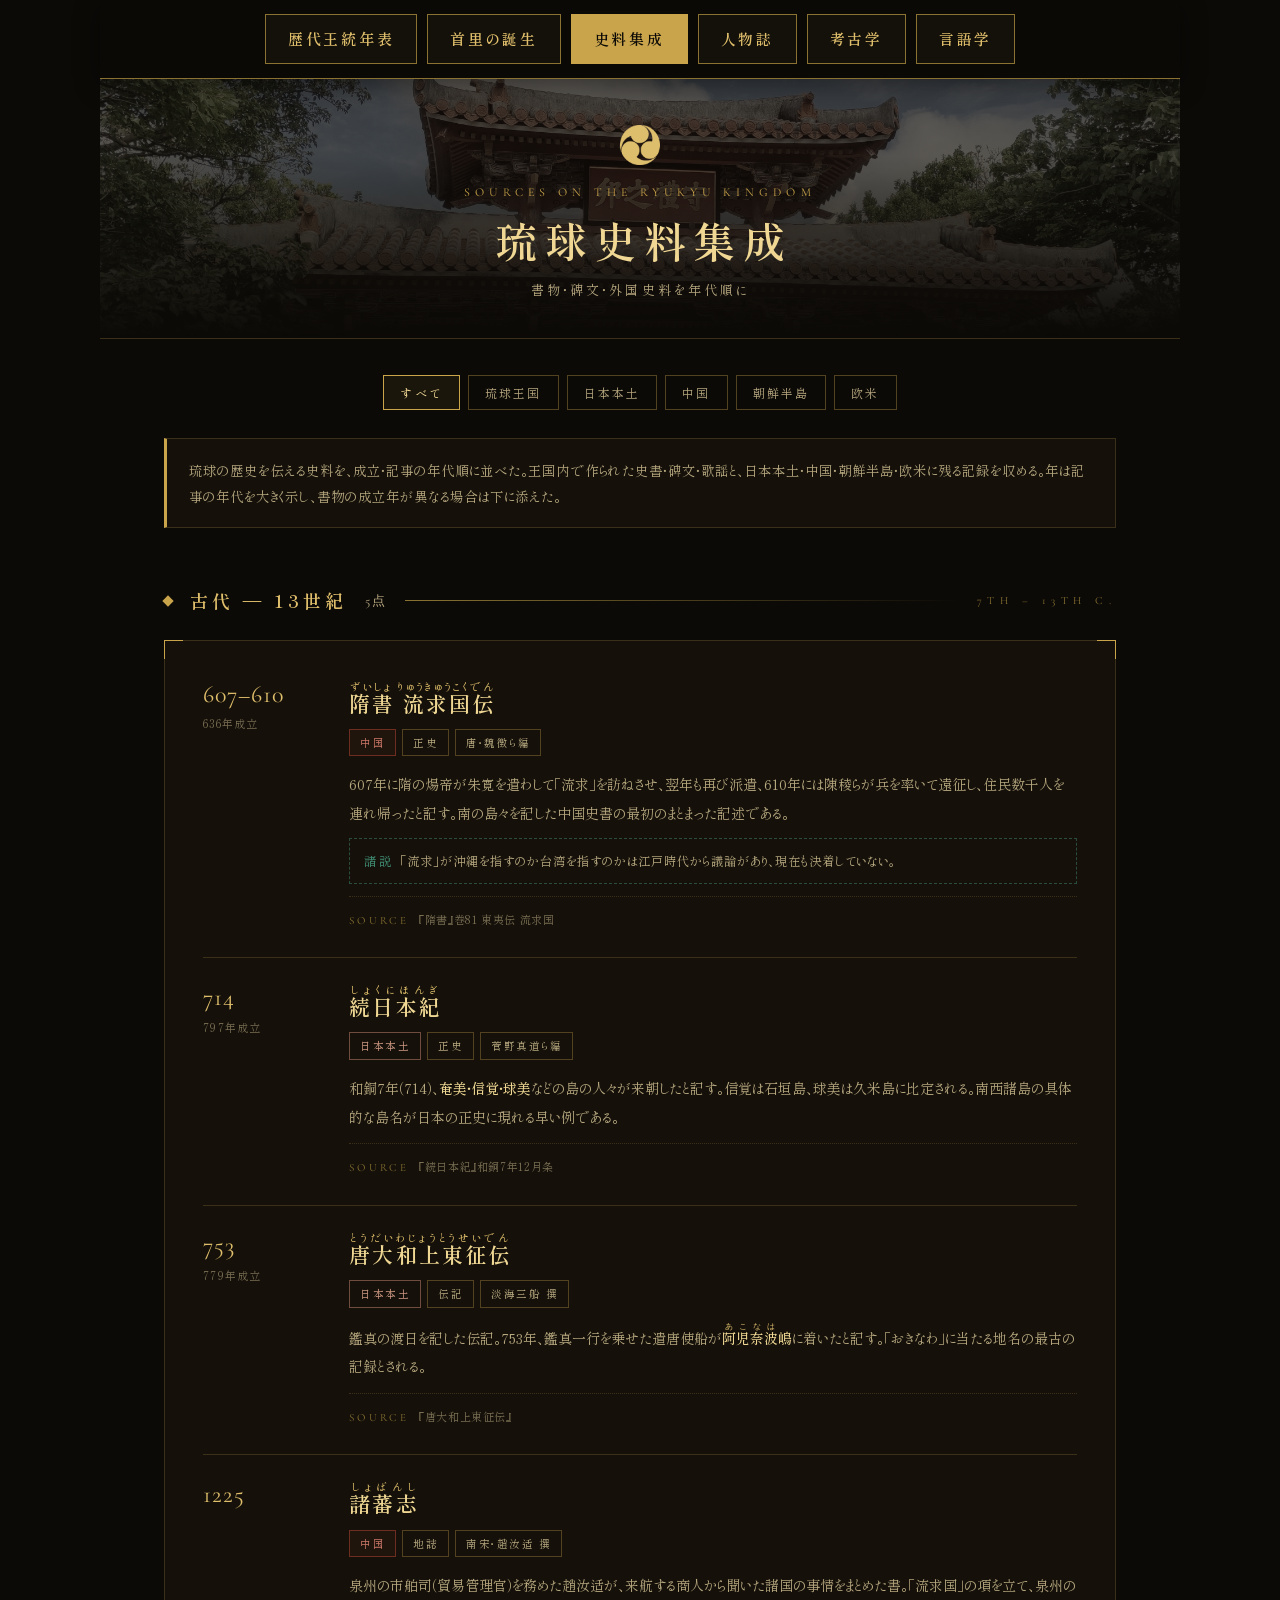
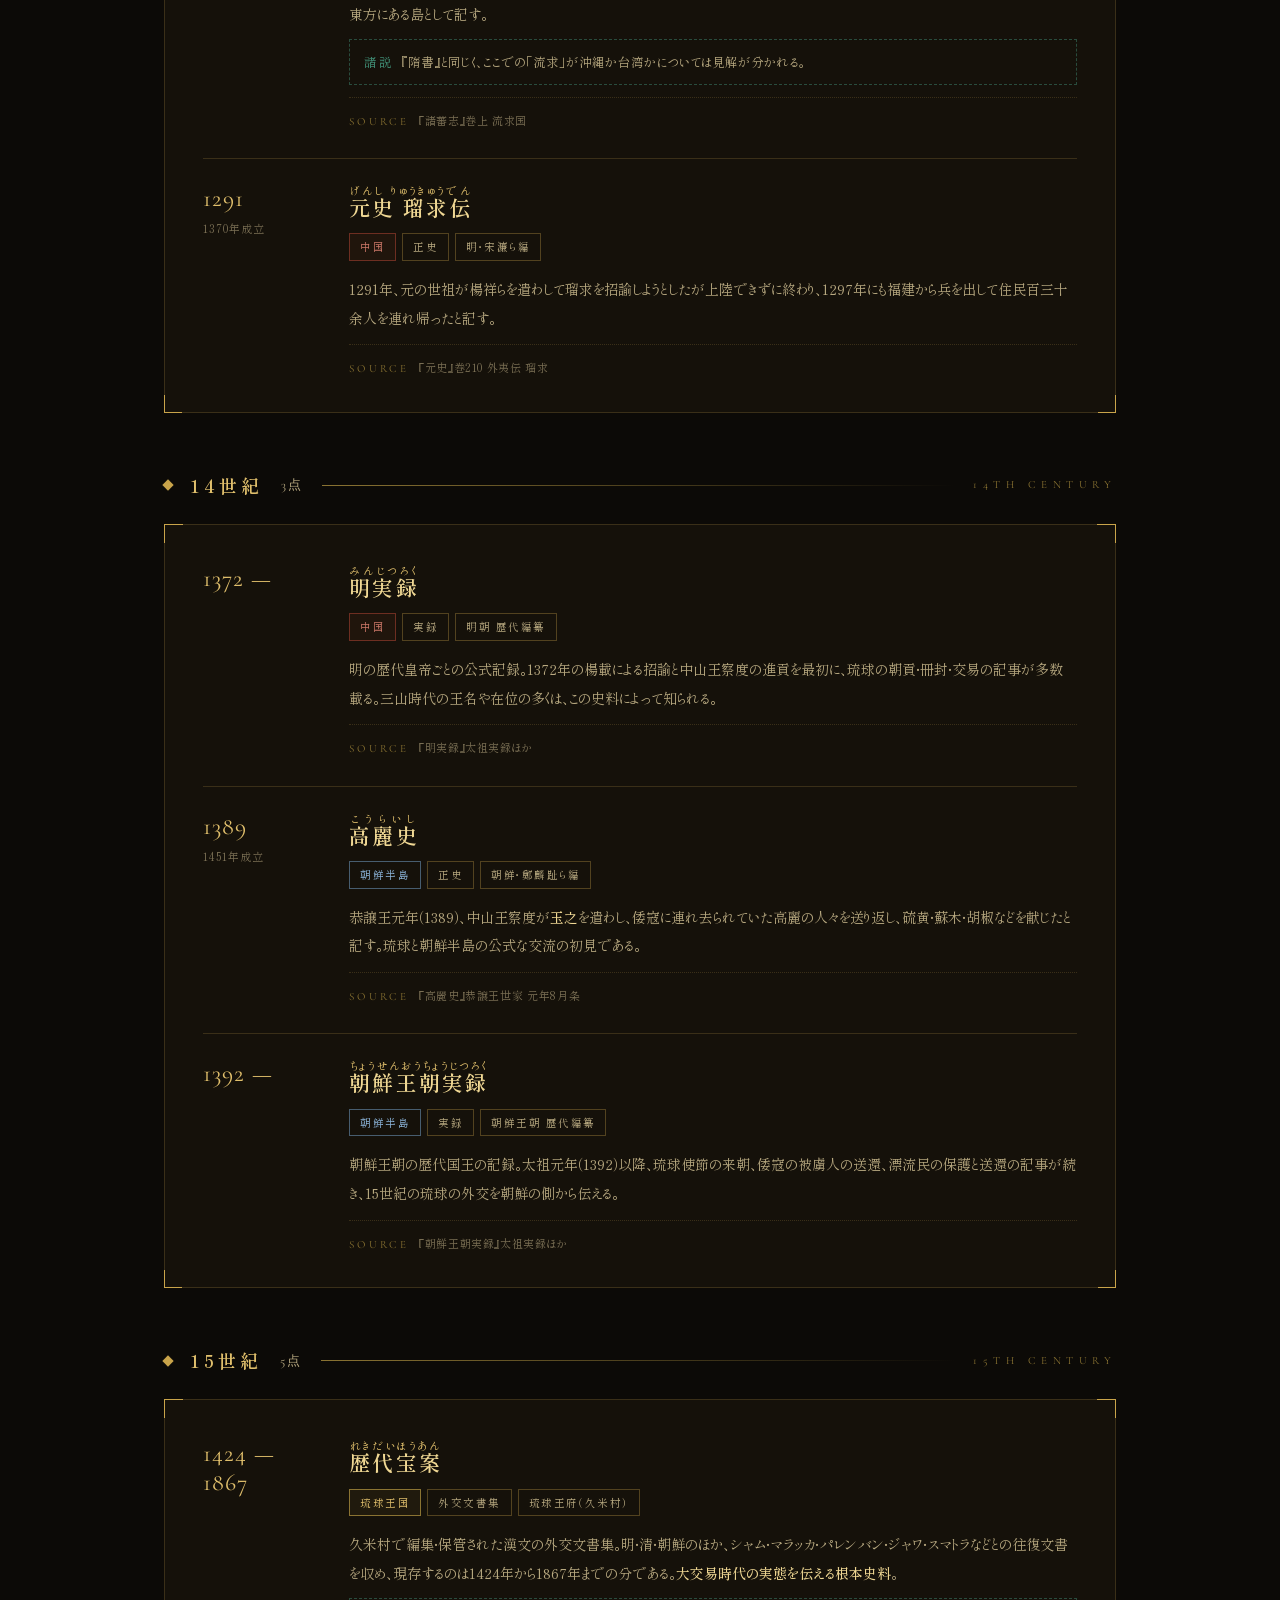
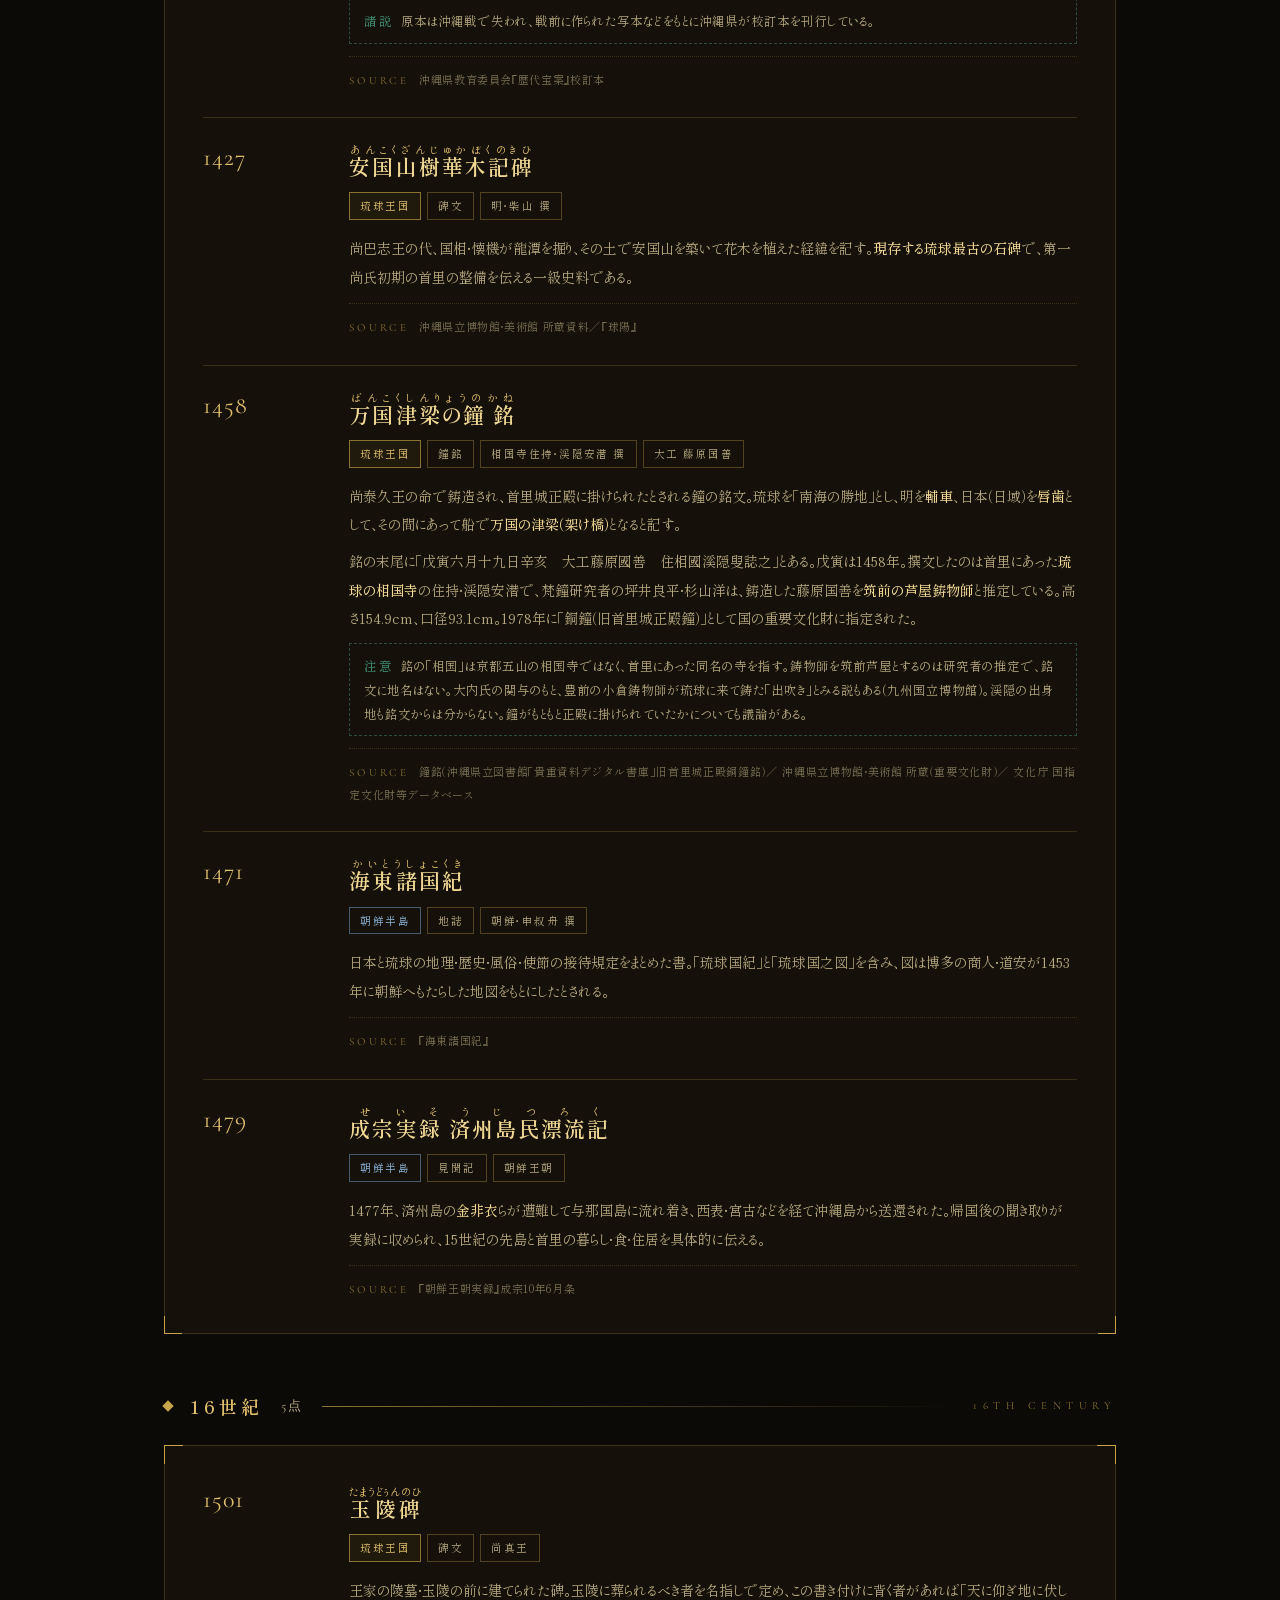
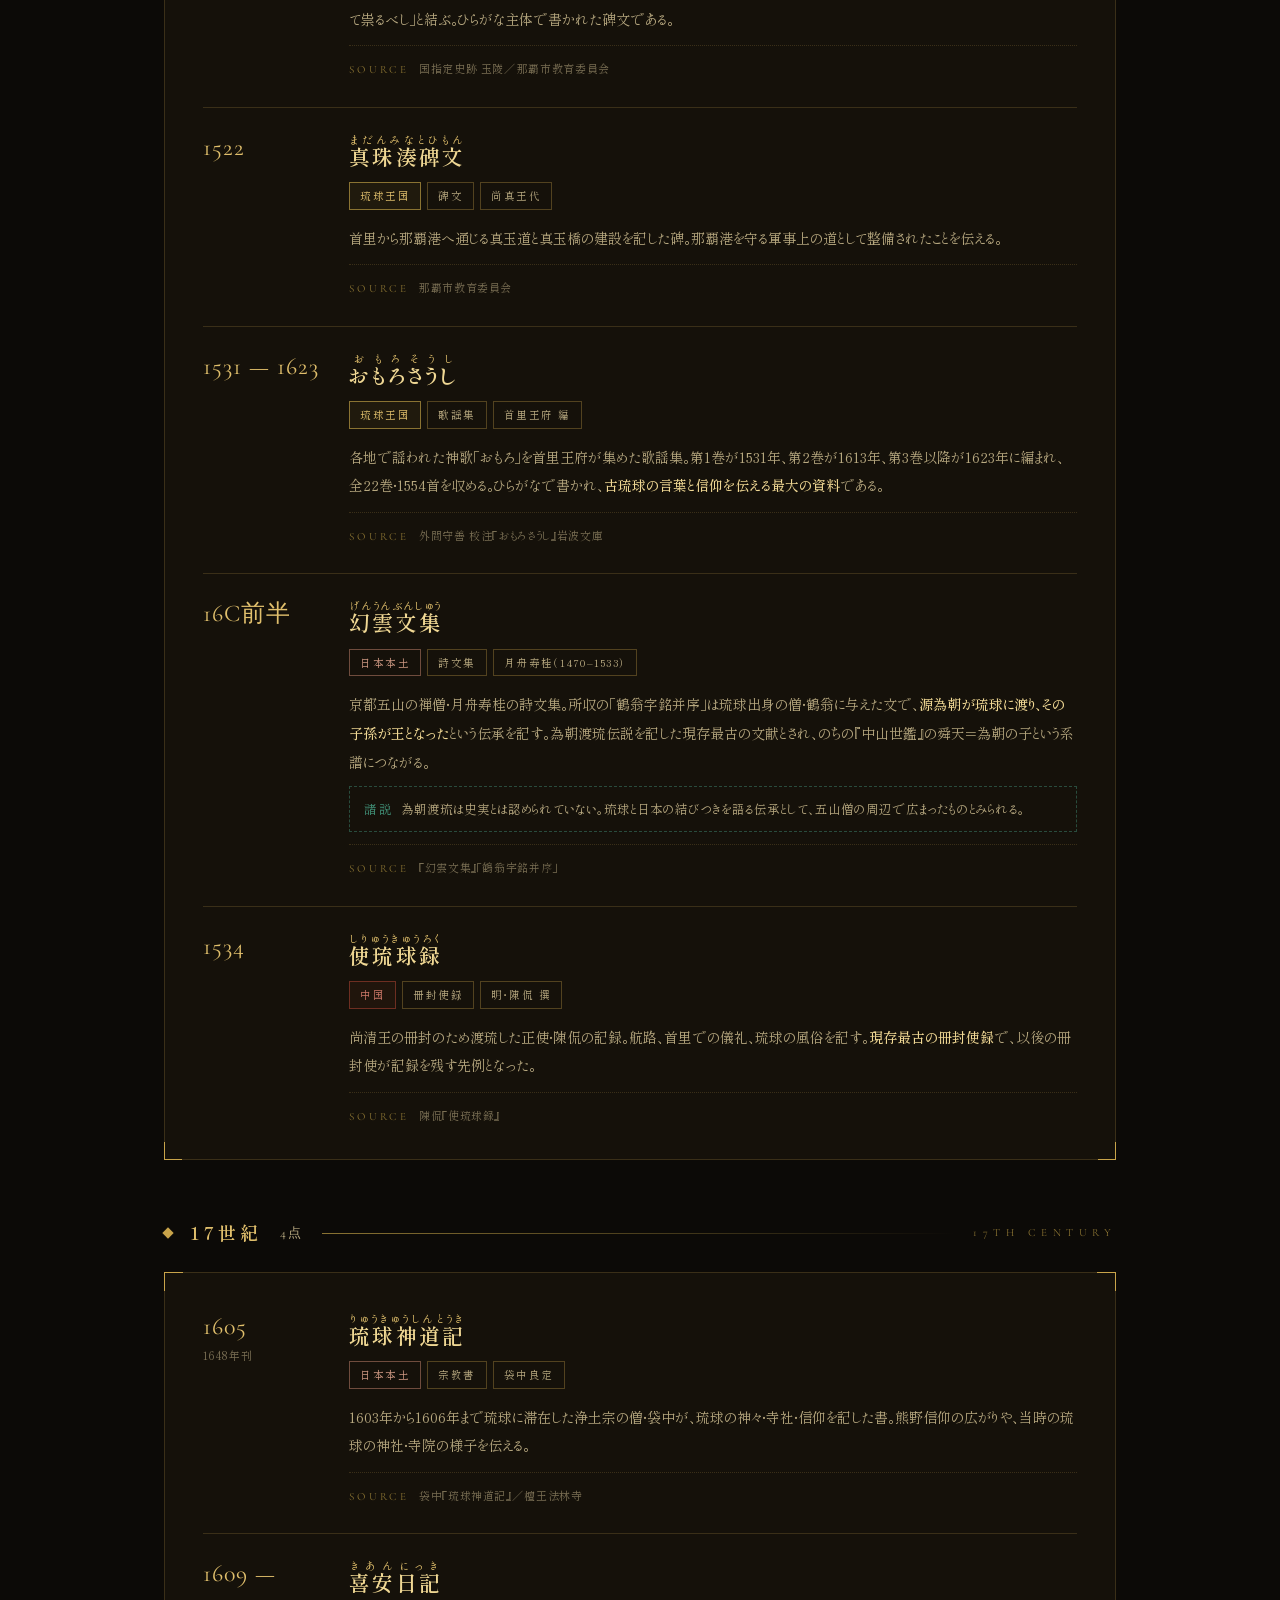
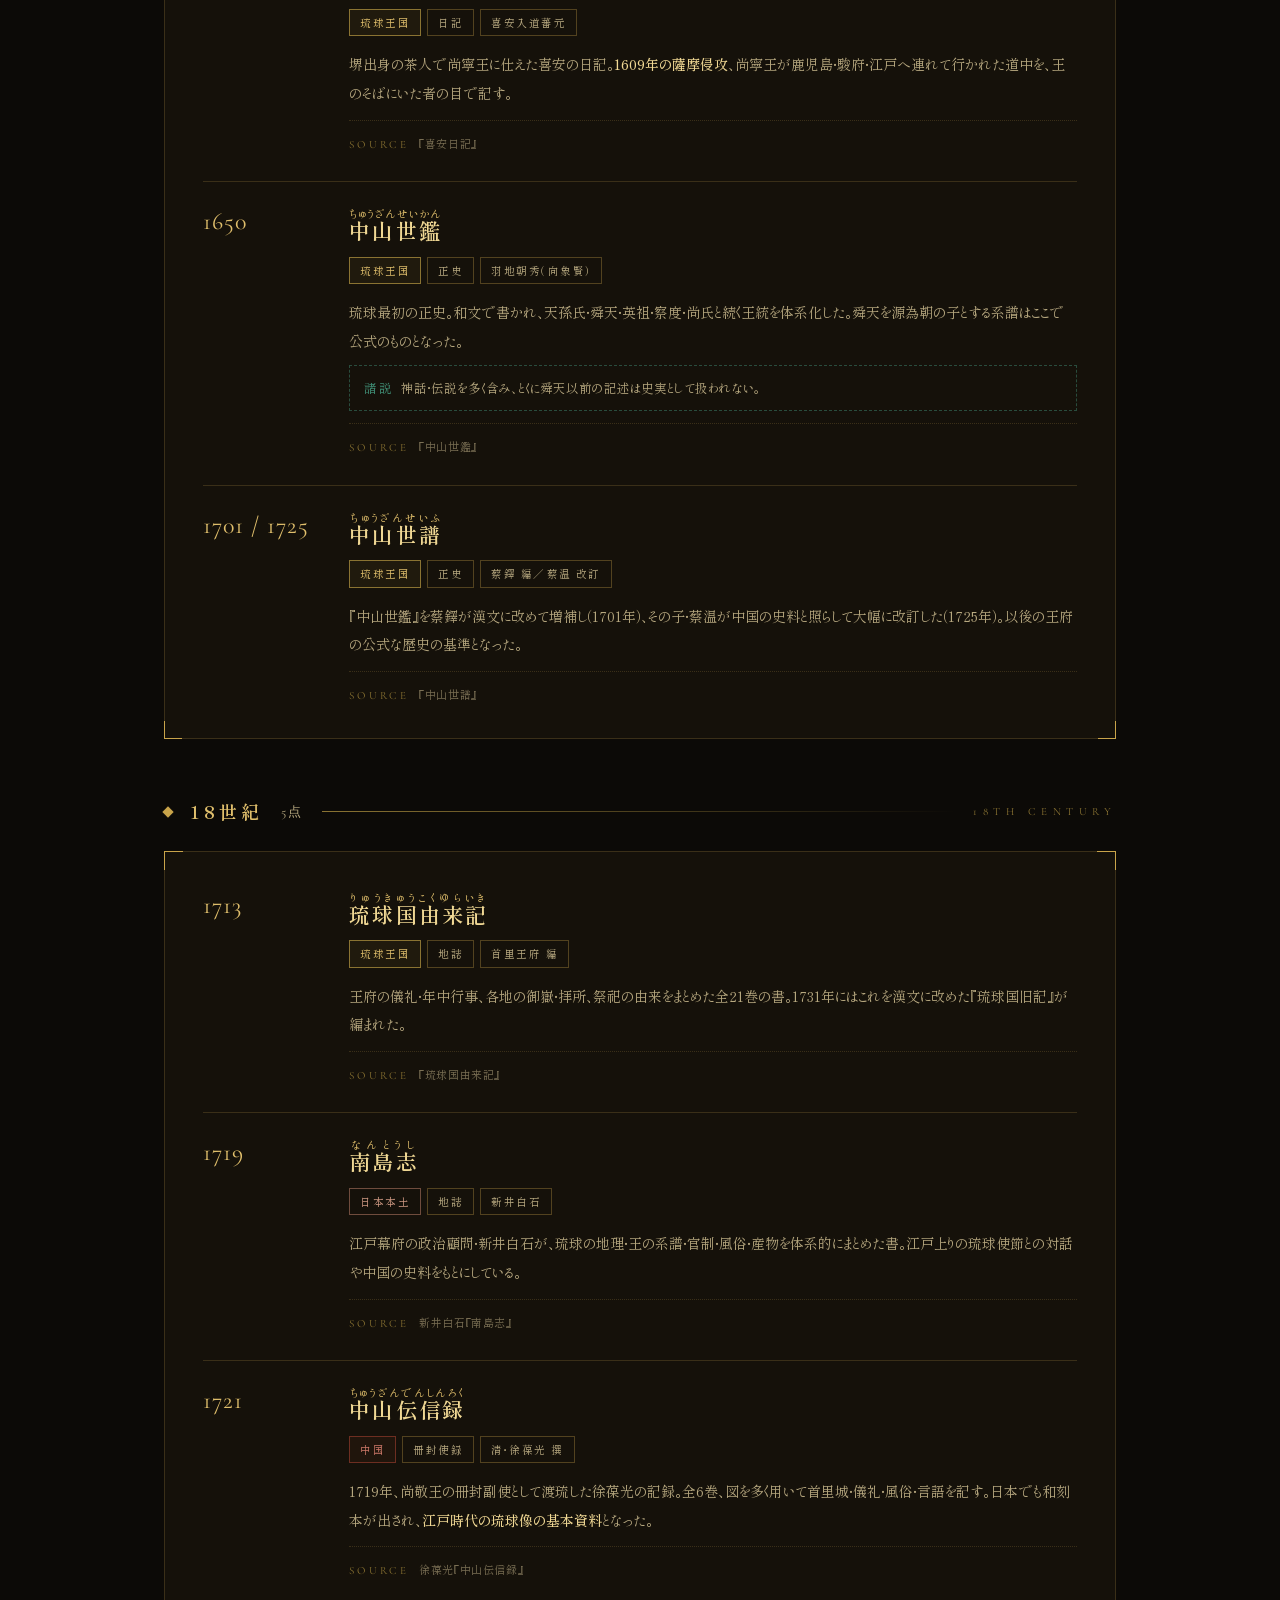
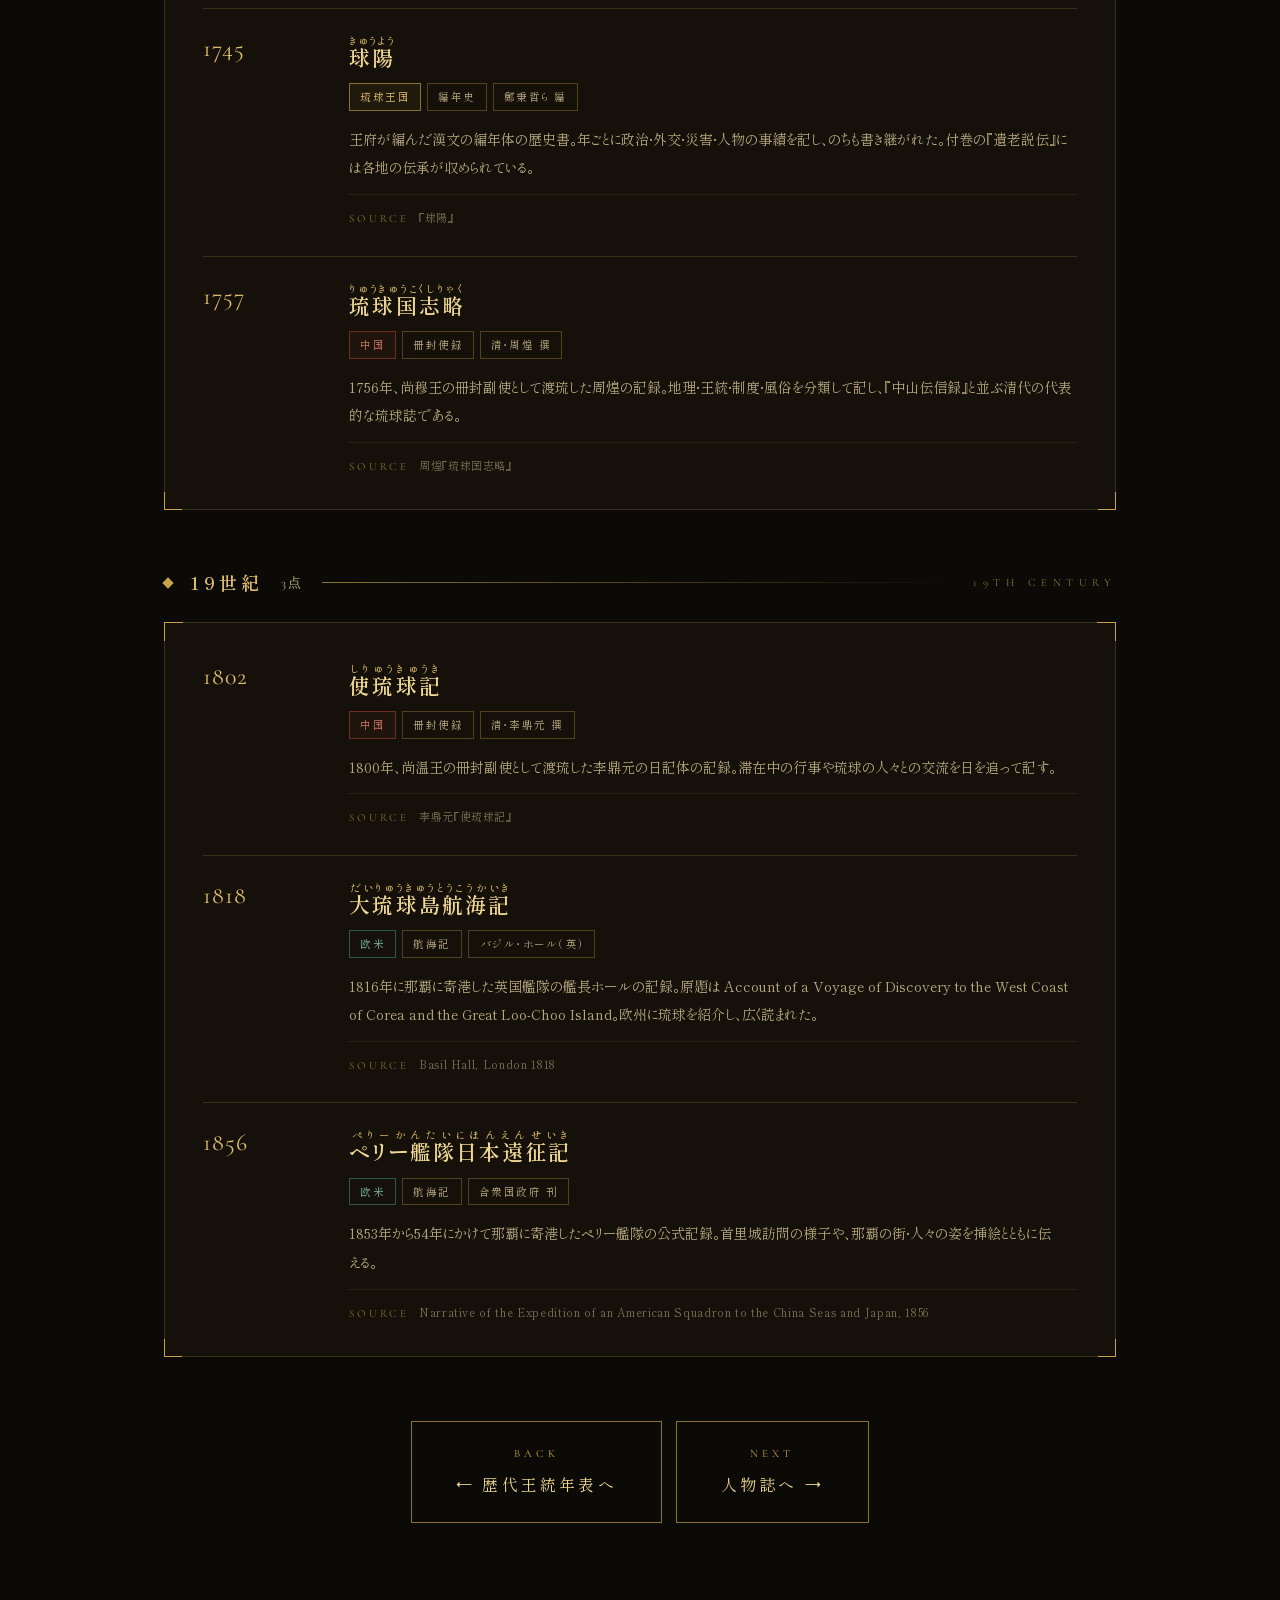
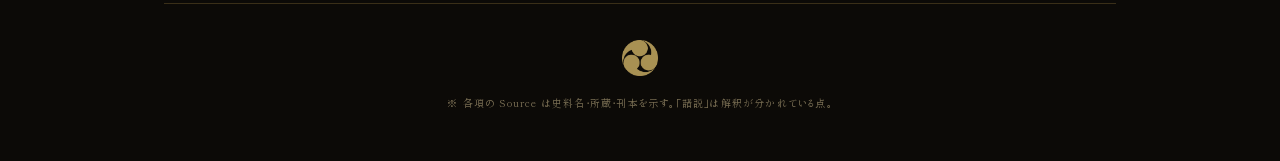
==== commit 9afcd573: "Add files via upload" ====
--- a/琉球史料集成.html
+++ b/琉球史料集成.html
@@ -283,16 +283,19 @@
 .pager a small{font-family:var(--serif-en);font-size:11px;letter-spacing:.36em;color:var(--gold);text-transform:uppercase}
 .pager a:hover{background:rgba(201,164,74,.06);border-color:var(--gold)}
 @media(max-width:680px){.doc{grid-template-columns:1fr;gap:8px}.sitenav a{padding:12px 12px;font-size:12px;letter-spacing:.1em}}
+@media(max-width:680px){.era{gap:10px}.era .roman{display:none}}
+.sitenav{flex-wrap:wrap;gap:10px}.sitenav a{padding:10px 22px;font-size:15px;letter-spacing:.18em}
+@media(max-width:680px){.sitenav{gap:6px;padding:10px 8px}.sitenav a{padding:8px 10px;font-size:12px;letter-spacing:.06em}}
 </style>
 </head>
 <body>
 <div class="page">
-<nav class="sitenav"><a href="琉球歴代王統年表.html">歴代王統年表</a><a href="琉球史料集成.html" class="on">史料集成</a><a href="琉球人物誌.html">人物誌</a></nav>
+<nav class="sitenav"><a href="琉球歴代王統年表.html">歴代王統年表</a><a href="首里の誕生.html">首里の誕生</a><a href="琉球史料集成.html" class="on">史料集成</a><a href="琉球人物誌.html">人物誌</a><a href="琉球考古学.html">考古学</a><a href="琉球言語学.html">言語学</a></nav>
 <header class="band inner"><img class="bg" src="assets/shuri-photo-2.jpg" alt=""><img class="mon" src="assets/hidari-mitsudomoe.png" alt="左三つ巴"><div class="en">Sources on the Ryukyu Kingdom</div><h1>琉球史料集成</h1><div class="subtitle">書物・碑文・外国史料を年代順に</div></header>
 <div class="inner">
 <div class="filter" id="filter"><button class="on" data-f="all">すべて</button><button data-f="ryukyu">琉球王国</button><button data-f="yamato">日本本土</button><button data-f="china">中国</button><button data-f="korea">朝鮮半島</button><button data-f="west">欧米</button></div>
 <div class="sanzan-note" style="margin-top:28px">琉球の歴史を伝える史料を、成立・記事の年代順に並べた。王国内で作られた史書・碑文・歌謡と、日本本土・中国・朝鮮半島・欧米に残る記録を収める。年は記事の年代を大きく示し、書物の成立年が異なる場合は下に添えた。</div>
-<section class="cent" data-screen-label="古代 — 13世紀"><div class="era"><div class="nub"></div><div class="name">古代 — 13世紀</div><div class="years">5点</div><div class="line"></div><div class="roman">7th – 13th C.</div></div><article class="dynasty"><span class="br-bl"></span><span class="br-br"></span><div class="doc" id="隋書_流求国伝" data-r="china"><div class="y">607–610<small>636年成立</small></div><div><h3><ruby>隋書 流求国伝<rt>ずいしょ りゅうきゅうこくでん</rt></ruby></h3><div class="meta"><span class="tag r-china">中国</span><span class="tag">正史</span><span class="tag">唐・魏徴ら編</span></div><p>607年に隋の煬帝が朱寛を遣わして「流求」を訪ねさせ、翌年も再び派遣、610年には陳稜らが兵を率いて遠征し、住民数千人を連れ帰ったと記す。南の島々を記した中国史書の最初のまとまった記述である。</p><div class="dissent"><b>諸説</b>「流求」が沖縄を指すのか台湾を指すのかは江戸時代から議論があり、現在も決着していない。</div><div class="src-note"><b>Source</b>『隋書』巻81 東夷伝 流求国</div></div></div><div class="doc" id="続日本紀" data-r="yamato"><div class="y">714<small>797年成立</small></div><div><h3><ruby>続日本紀<rt>しょくにほんぎ</rt></ruby></h3><div class="meta"><span class="tag r-yamato">日本本土</span><span class="tag">正史</span><span class="tag">菅野真道ら編</span></div><p>和銅7年（714）、<span class="kw">奄美・信覚・球美</span>などの島の人々が来朝したと記す。信覚は石垣島、球美は久米島に比定される。南西諸島の具体的な島名が日本の正史に現れる早い例である。</p><div class="src-note"><b>Source</b>『続日本紀』和銅7年12月条</div></div></div><div class="doc" id="唐大和上東征伝" data-r="yamato"><div class="y">753<small>779年成立</small></div><div><h3><ruby>唐大和上東征伝<rt>とうだいわじょうとうせいでん</rt></ruby></h3><div class="meta"><span class="tag r-yamato">日本本土</span><span class="tag">伝記</span><span class="tag">淡海三船 撰</span></div><p>鑑真の渡日を記した伝記。753年、鑑真一行を乗せた遣唐使船が<span class="kw"><ruby>阿児奈波<rt>あこなは</rt></ruby>嶋</span>に着いたと記す。「おきなわ」に当たる地名の最古の記録とされる。</p><div class="src-note"><b>Source</b>『唐大和上東征伝』</div></div></div><div class="doc" id="諸蕃志" data-r="china"><div class="y">1225</div><div><h3><ruby>諸蕃志<rt>しょばんし</rt></ruby></h3><div class="meta"><span class="tag r-china">中国</span><span class="tag">地誌</span><span class="tag">南宋・趙汝适 撰</span></div><p>泉州の市舶司（貿易管理官）を務めた趙汝适が、来航する商人から聞いた諸国の事情をまとめた書。「流求国」の項を立て、泉州の東方にある島として記す。</p><div class="dissent"><b>諸説</b>『隋書』と同じく、ここでの「流求」が沖縄か台湾かについては見解が分かれる。</div><div class="src-note"><b>Source</b>『諸蕃志』巻上 流求国</div></div></div><div class="doc" id="元史_瑠求伝" data-r="china"><div class="y">1291<small>1370年成立</small></div><div><h3><ruby>元史 瑠求伝<rt>げんし りゅうきゅうでん</rt></ruby></h3><div class="meta"><span class="tag r-china">中国</span><span class="tag">正史</span><span class="tag">明・宋濂ら編</span></div><p>1291年、元の世祖が楊祥らを遣わして瑠求を招諭しようとしたが上陸できずに終わり、1297年にも福建から兵を出して住民百三十余人を連れ帰ったと記す。</p><div class="src-note"><b>Source</b>『元史』巻210 外夷伝 瑠求</div></div></div></article></section><section class="cent" data-screen-label="14世紀"><div class="era"><div class="nub"></div><div class="name">14世紀</div><div class="years">3点</div><div class="line"></div><div class="roman">14th Century</div></div><article class="dynasty"><span class="br-bl"></span><span class="br-br"></span><div class="doc" id="明実録" data-r="china"><div class="y">1372 —</div><div><h3><ruby>明実録<rt>みんじつろく</rt></ruby></h3><div class="meta"><span class="tag r-china">中国</span><span class="tag">実録</span><span class="tag">明朝 歴代編纂</span></div><p>明の歴代皇帝ごとの公式記録。1372年の楊載による招諭と中山王察度の進貢を最初に、琉球の朝貢・冊封・交易の記事が多数載る。三山時代の王名や在位の多くは、この史料によって知られる。</p><div class="src-note"><b>Source</b>『明実録』太祖実録ほか</div></div></div><div class="doc" id="高麗史" data-r="korea"><div class="y">1389<small>1451年成立</small></div><div><h3><ruby>高麗史<rt>こうらいし</rt></ruby></h3><div class="meta"><span class="tag r-korea">朝鮮半島</span><span class="tag">正史</span><span class="tag">朝鮮・鄭麟趾ら編</span></div><p>恭譲王元年（1389）、中山王察度が<span class="kw">玉之</span>を遣わし、倭寇に連れ去られていた高麗の人々を送り返し、硫黄・蘇木・胡椒などを献じたと記す。琉球と朝鮮半島の公式な交流の初見である。</p><div class="src-note"><b>Source</b>『高麗史』恭譲王世家 元年8月条</div></div></div><div class="doc" id="朝鮮王朝実録" data-r="korea"><div class="y">1392 —</div><div><h3><ruby>朝鮮王朝実録<rt>ちょうせんおうちょうじつろく</rt></ruby></h3><div class="meta"><span class="tag r-korea">朝鮮半島</span><span class="tag">実録</span><span class="tag">朝鮮王朝 歴代編纂</span></div><p>朝鮮王朝の歴代国王の記録。太祖元年（1392）以降、琉球使節の来朝、倭寇の被虜人の送還、漂流民の保護と送還の記事が続き、15世紀の琉球の外交を朝鮮の側から伝える。</p><div class="src-note"><b>Source</b>『朝鮮王朝実録』太祖実録ほか</div></div></div></article></section><section class="cent" data-screen-label="15世紀"><div class="era"><div class="nub"></div><div class="name">15世紀</div><div class="years">5点</div><div class="line"></div><div class="roman">15th Century</div></div><article class="dynasty"><span class="br-bl"></span><span class="br-br"></span><div class="doc" id="歴代宝案" data-r="ryukyu"><div class="y">1424 — 1867</div><div><h3><ruby>歴代宝案<rt>れきだいほうあん</rt></ruby></h3><div class="meta"><span class="tag r-ryukyu">琉球王国</span><span class="tag">外交文書集</span><span class="tag">琉球王府（久米村）</span></div><p>久米村で編集・保管された漢文の外交文書集。明・清・朝鮮のほか、シャム・マラッカ・パレンバン・ジャワ・スマトラなどとの往復文書を収め、現存するのは1424年から1867年までの分である。<span class="kw">大交易時代の実態を伝える根本史料</span>。</p><div class="dissent"><b>諸説</b>原本は沖縄戦で失われ、戦前に作られた写本などをもとに沖縄県が校訂本を刊行している。</div><div class="src-note"><b>Source</b>沖縄県教育委員会『歴代宝案』校訂本</div></div></div><div class="doc" id="安国山樹華木記碑" data-r="ryukyu"><div class="y">1427</div><div><h3><ruby>安国山樹華木記碑<rt>あんこくざんじゅかぼくのきひ</rt></ruby></h3><div class="meta"><span class="tag r-ryukyu">琉球王国</span><span class="tag">碑文</span><span class="tag">明・柴山 撰</span></div><p>尚巴志王の代、国相・懐機が龍潭を掘り、その土で安国山を築いて花木を植えた経緯を記す。<span class="kw">現存する琉球最古の石碑</span>で、第一尚氏初期の首里の整備を伝える一級史料である。</p><div class="src-note"><b>Source</b>沖縄県立博物館・美術館 所蔵資料／『球陽』</div></div></div><div class="doc" id="万国津梁の鐘_銘" data-r="ryukyu"><div class="y">1458</div><div><h3><ruby>万国津梁の鐘 銘<rt>ばんこくしんりょうのかね</rt></ruby></h3><div class="meta"><span class="tag r-ryukyu">琉球王国</span><span class="tag">鐘銘</span><span class="tag">相国寺住持・渓隠安潜 撰</span></div><p>尚泰久王の命で鋳造され、首里城正殿に掛けられた鐘の銘文。琉球を「南海の勝地」とし、船によって<span class="kw">万国の津梁（架け橋）</span>となると記す。銘文を撰したのは日本から渡った禅僧・渓隠である。</p><div class="src-note"><b>Source</b>沖縄県立博物館・美術館 所蔵（重要文化財）</div></div></div><div class="doc" id="海東諸国紀" data-r="korea"><div class="y">1471</div><div><h3><ruby>海東諸国紀<rt>かいとうしょこくき</rt></ruby></h3><div class="meta"><span class="tag r-korea">朝鮮半島</span><span class="tag">地誌</span><span class="tag">朝鮮・申叔舟 撰</span></div><p>日本と琉球の地理・歴史・風俗・使節の接待規定をまとめた書。「琉球国紀」と「琉球国之図」を含み、図は博多の商人・道安が1453年に朝鮮へもたらした地図をもとにしたとされる。</p><div class="src-note"><b>Source</b>『海東諸国紀』</div></div></div><div class="doc" id="成宗実録_済州島民漂流記" data-r="korea"><div class="y">1479</div><div><h3><ruby>成宗実録 済州島民漂流記<rt>せいそうじつろく</rt></ruby></h3><div class="meta"><span class="tag r-korea">朝鮮半島</span><span class="tag">見聞記</span><span class="tag">朝鮮王朝</span></div><p>1477年、済州島の<span class="kw">金非衣</span>らが遭難して与那国島に流れ着き、西表・宮古などを経て沖縄島から送還された。帰国後の聞き取りが実録に収められ、15世紀の先島と首里の暮らし・食・住居を具体的に伝える。</p><div class="src-note"><b>Source</b>『朝鮮王朝実録』成宗10年6月条</div></div></div></article></section><section class="cent" data-screen-label="16世紀"><div class="era"><div class="nub"></div><div class="name">16世紀</div><div class="years">5点</div><div class="line"></div><div class="roman">16th Century</div></div><article class="dynasty"><span class="br-bl"></span><span class="br-br"></span><div class="doc" id="玉陵碑" data-r="ryukyu"><div class="y">1501</div><div><h3><ruby>玉陵碑<rt>たまうどぅんのひ</rt></ruby></h3><div class="meta"><span class="tag r-ryukyu">琉球王国</span><span class="tag">碑文</span><span class="tag">尚真王</span></div><p>王家の陵墓・玉陵の前に建てられた碑。玉陵に葬られるべき者を名指しで定め、この書き付けに背く者があれば「天に仰ぎ地に伏して祟るべし」と結ぶ。ひらがな主体で書かれた碑文である。</p><div class="src-note"><b>Source</b>国指定史跡 玉陵／那覇市教育委員会</div></div></div><div class="doc" id="真珠湊碑文" data-r="ryukyu"><div class="y">1522</div><div><h3><ruby>真珠湊碑文<rt>まだんみなとひもん</rt></ruby></h3><div class="meta"><span class="tag r-ryukyu">琉球王国</span><span class="tag">碑文</span><span class="tag">尚真王代</span></div><p>首里から那覇港へ通じる真玉道と真玉橋の建設を記した碑。那覇港を守る軍事上の道として整備されたことを伝える。</p><div class="src-note"><b>Source</b>那覇市教育委員会</div></div></div><div class="doc" id="おもろさうし" data-r="ryukyu"><div class="y">1531 — 1623</div><div><h3><ruby>おもろさうし<rt>おもろそうし</rt></ruby></h3><div class="meta"><span class="tag r-ryukyu">琉球王国</span><span class="tag">歌謡集</span><span class="tag">首里王府 編</span></div><p>各地で謡われた神歌「おもろ」を首里王府が集めた歌謡集。第1巻が1531年、第2巻が1613年、第3巻以降が1623年に編まれ、全22巻・1554首を収める。ひらがなで書かれ、<span class="kw">古琉球の言葉と信仰を伝える最大の資料</span>である。</p><div class="src-note"><b>Source</b>外間守善 校注『おもろさうし』岩波文庫</div></div></div><div class="doc" id="幻雲文集" data-r="yamato"><div class="y">16C前半</div><div><h3><ruby>幻雲文集<rt>げんうんぶんしゅう</rt></ruby></h3><div class="meta"><span class="tag r-yamato">日本本土</span><span class="tag">詩文集</span><span class="tag">月舟寿桂（1470–1533）</span></div><p>京都五山の禅僧・月舟寿桂の詩文集。所収の「鶴翁字銘并序」は琉球出身の僧・鶴翁に与えた文で、<span class="kw">源為朝が琉球に渡り、その子孫が王となった</span>という伝承を記す。為朝渡琉伝説を記した現存最古の文献とされ、のちの『中山世鑑』の舜天＝為朝の子という系譜につながる。</p><div class="dissent"><b>諸説</b>為朝渡琉は史実とは認められていない。琉球と日本の結びつきを語る伝承として、五山僧の周辺で広まったものとみられる。</div><div class="src-note"><b>Source</b>『幻雲文集』「鶴翁字銘并序」</div></div></div><div class="doc" id="使琉球録" data-r="china"><div class="y">1534</div><div><h3><ruby>使琉球録<rt>しりゅうきゅうろく</rt></ruby></h3><div class="meta"><span class="tag r-china">中国</span><span class="tag">冊封使録</span><span class="tag">明・陳侃 撰</span></div><p>尚清王の冊封のため渡琉した正使・陳侃の記録。航路、首里での儀礼、琉球の風俗を記す。<span class="kw">現存最古の冊封使録</span>で、以後の冊封使が記録を残す先例となった。</p><div class="src-note"><b>Source</b>陳侃『使琉球録』</div></div></div></article></section><section class="cent" data-screen-label="17世紀"><div class="era"><div class="nub"></div><div class="name">17世紀</div><div class="years">4点</div><div class="line"></div><div class="roman">17th Century</div></div><article class="dynasty"><span class="br-bl"></span><span class="br-br"></span><div class="doc" id="琉球神道記" data-r="yamato"><div class="y">1605<small>1648年刊</small></div><div><h3><ruby>琉球神道記<rt>りゅうきゅうしんとうき</rt></ruby></h3><div class="meta"><span class="tag r-yamato">日本本土</span><span class="tag">宗教書</span><span class="tag">袋中良定</span></div><p>1603年から1606年まで琉球に滞在した浄土宗の僧・袋中が、琉球の神々・寺社・信仰を記した書。熊野信仰の広がりや、当時の琉球の神社・寺院の様子を伝える。</p><div class="src-note"><b>Source</b>袋中『琉球神道記』／檀王法林寺</div></div></div><div class="doc" id="喜安日記" data-r="ryukyu"><div class="y">1609 —</div><div><h3><ruby>喜安日記<rt>きあんにっき</rt></ruby></h3><div class="meta"><span class="tag r-ryukyu">琉球王国</span><span class="tag">日記</span><span class="tag">喜安入道蕃元</span></div><p>堺出身の茶人で尚寧王に仕えた喜安の日記。<span class="kw">1609年の薩摩侵攻</span>、尚寧王が鹿児島・駿府・江戸へ連れて行かれた道中を、王のそばにいた者の目で記す。</p><div class="src-note"><b>Source</b>『喜安日記』</div></div></div><div class="doc" id="中山世鑑" data-r="ryukyu"><div class="y">1650</div><div><h3><ruby>中山世鑑<rt>ちゅうざんせいかん</rt></ruby></h3><div class="meta"><span class="tag r-ryukyu">琉球王国</span><span class="tag">正史</span><span class="tag">羽地朝秀（向象賢）</span></div><p>琉球最初の正史。和文で書かれ、天孫氏・舜天・英祖・察度・尚氏と続く王統を体系化した。舜天を源為朝の子とする系譜はここで公式のものとなった。</p><div class="dissent"><b>諸説</b>神話・伝説を多く含み、とくに舜天以前の記述は史実として扱われない。</div><div class="src-note"><b>Source</b>『中山世鑑』</div></div></div><div class="doc" id="中山世譜" data-r="ryukyu"><div class="y">1701 / 1725</div><div><h3><ruby>中山世譜<rt>ちゅうざんせいふ</rt></ruby></h3><div class="meta"><span class="tag r-ryukyu">琉球王国</span><span class="tag">正史</span><span class="tag">蔡鐸 編／蔡温 改訂</span></div><p>『中山世鑑』を蔡鐸が漢文に改めて増補し（1701年）、その子・蔡温が中国の史料と照らして大幅に改訂した（1725年）。以後の王府の公式な歴史の基準となった。</p><div class="src-note"><b>Source</b>『中山世譜』</div></div></div></article></section><section class="cent" data-screen-label="18世紀"><div class="era"><div class="nub"></div><div class="name">18世紀</div><div class="years">5点</div><div class="line"></div><div class="roman">18th Century</div></div><article class="dynasty"><span class="br-bl"></span><span class="br-br"></span><div class="doc" id="琉球国由来記" data-r="ryukyu"><div class="y">1713</div><div><h3><ruby>琉球国由来記<rt>りゅうきゅうこくゆらいき</rt></ruby></h3><div class="meta"><span class="tag r-ryukyu">琉球王国</span><span class="tag">地誌</span><span class="tag">首里王府 編</span></div><p>王府の儀礼・年中行事、各地の御嶽・拝所、祭祀の由来をまとめた全21巻の書。1731年にはこれを漢文に改めた『琉球国旧記』が編まれた。</p><div class="src-note"><b>Source</b>『琉球国由来記』</div></div></div><div class="doc" id="南島志" data-r="yamato"><div class="y">1719</div><div><h3><ruby>南島志<rt>なんとうし</rt></ruby></h3><div class="meta"><span class="tag r-yamato">日本本土</span><span class="tag">地誌</span><span class="tag">新井白石</span></div><p>江戸幕府の政治顧問・新井白石が、琉球の地理・王の系譜・官制・風俗・産物を体系的にまとめた書。江戸上りの琉球使節との対話や中国の史料をもとにしている。</p><div class="src-note"><b>Source</b>新井白石『南島志』</div></div></div><div class="doc" id="中山伝信録" data-r="china"><div class="y">1721</div><div><h3><ruby>中山伝信録<rt>ちゅうざんでんしんろく</rt></ruby></h3><div class="meta"><span class="tag r-china">中国</span><span class="tag">冊封使録</span><span class="tag">清・徐葆光 撰</span></div><p>1719年、尚敬王の冊封副使として渡琉した徐葆光の記録。全6巻、図を多く用いて首里城・儀礼・風俗・言語を記す。日本でも和刻本が出され、<span class="kw">江戸時代の琉球像の基本資料</span>となった。</p><div class="src-note"><b>Source</b>徐葆光『中山伝信録』</div></div></div><div class="doc" id="球陽" data-r="ryukyu"><div class="y">1745</div><div><h3><ruby>球陽<rt>きゅうよう</rt></ruby></h3><div class="meta"><span class="tag r-ryukyu">琉球王国</span><span class="tag">編年史</span><span class="tag">鄭秉哲ら 編</span></div><p>王府が編んだ漢文の編年体の歴史書。年ごとに政治・外交・災害・人物の事績を記し、のちも書き継がれた。付巻の『遺老説伝』には各地の伝承が収められている。</p><div class="src-note"><b>Source</b>『球陽』</div></div></div><div class="doc" id="琉球国志略" data-r="china"><div class="y">1757</div><div><h3><ruby>琉球国志略<rt>りゅうきゅうこくしりゃく</rt></ruby></h3><div class="meta"><span class="tag r-china">中国</span><span class="tag">冊封使録</span><span class="tag">清・周煌 撰</span></div><p>1756年、尚穆王の冊封副使として渡琉した周煌の記録。地理・王統・制度・風俗を分類して記し、『中山伝信録』と並ぶ清代の代表的な琉球誌である。</p><div class="src-note"><b>Source</b>周煌『琉球国志略』</div></div></div></article></section><section class="cent" data-screen-label="19世紀"><div class="era"><div class="nub"></div><div class="name">19世紀</div><div class="years">3点</div><div class="line"></div><div class="roman">19th Century</div></div><article class="dynasty"><span class="br-bl"></span><span class="br-br"></span><div class="doc" id="使琉球記" data-r="china"><div class="y">1802</div><div><h3><ruby>使琉球記<rt>しりゅうきゅうき</rt></ruby></h3><div class="meta"><span class="tag r-china">中国</span><span class="tag">冊封使録</span><span class="tag">清・李鼎元 撰</span></div><p>1800年、尚温王の冊封副使として渡琉した李鼎元の日記体の記録。滞在中の行事や琉球の人々との交流を日を追って記す。</p><div class="src-note"><b>Source</b>李鼎元『使琉球記』</div></div></div><div class="doc" id="大琉球島航海記" data-r="west"><div class="y">1818</div><div><h3><ruby>大琉球島航海記<rt>だいりゅうきゅうとうこうかいき</rt></ruby></h3><div class="meta"><span class="tag r-west">欧米</span><span class="tag">航海記</span><span class="tag">バジル・ホール（英）</span></div><p>1816年に那覇に寄港した英国艦隊の艦長ホールの記録。原題は Account of a Voyage of Discovery to the West Coast of Corea and the Great Loo-Choo Island。欧州に琉球を紹介し、広く読まれた。</p><div class="src-note"><b>Source</b>Basil Hall, London 1818</div></div></div><div class="doc" id="ペリー艦隊日本遠征記" data-r="west"><div class="y">1856</div><div><h3><ruby>ペリー艦隊日本遠征記<rt>ぺりーかんたいにほんえんせいき</rt></ruby></h3><div class="meta"><span class="tag r-west">欧米</span><span class="tag">航海記</span><span class="tag">合衆国政府 刊</span></div><p>1853年から54年にかけて那覇に寄港したペリー艦隊の公式記録。首里城訪問の様子や、那覇の街・人々の姿を挿絵とともに伝える。</p><div class="src-note"><b>Source</b>Narrative of the Expedition of an American Squadron to the China Seas and Japan, 1856</div></div></div></article></section>
+<section class="cent" data-screen-label="古代 — 13世紀"><div class="era"><div class="nub"></div><div class="name">古代 — 13世紀</div><div class="years">5点</div><div class="line"></div><div class="roman">7th – 13th C.</div></div><article class="dynasty"><span class="br-bl"></span><span class="br-br"></span><div class="doc" id="隋書_流求国伝" data-r="china"><div class="y">607–610<small>636年成立</small></div><div><h3><ruby>隋書 流求国伝<rt>ずいしょ りゅうきゅうこくでん</rt></ruby></h3><div class="meta"><span class="tag r-china">中国</span><span class="tag">正史</span><span class="tag">唐・魏徴ら編</span></div><p>607年に隋の煬帝が朱寛を遣わして「流求」を訪ねさせ、翌年も再び派遣、610年には陳稜らが兵を率いて遠征し、住民数千人を連れ帰ったと記す。南の島々を記した中国史書の最初のまとまった記述である。</p><div class="dissent"><b>諸説</b>「流求」が沖縄を指すのか台湾を指すのかは江戸時代から議論があり、現在も決着していない。</div><div class="src-note"><b>Source</b>『隋書』巻81 東夷伝 流求国</div></div></div><div class="doc" id="続日本紀" data-r="yamato"><div class="y">714<small>797年成立</small></div><div><h3><ruby>続日本紀<rt>しょくにほんぎ</rt></ruby></h3><div class="meta"><span class="tag r-yamato">日本本土</span><span class="tag">正史</span><span class="tag">菅野真道ら編</span></div><p>和銅7年（714）、<span class="kw">奄美・信覚・球美</span>などの島の人々が来朝したと記す。信覚は石垣島、球美は久米島に比定される。南西諸島の具体的な島名が日本の正史に現れる早い例である。</p><div class="src-note"><b>Source</b>『続日本紀』和銅7年12月条</div></div></div><div class="doc" id="唐大和上東征伝" data-r="yamato"><div class="y">753<small>779年成立</small></div><div><h3><ruby>唐大和上東征伝<rt>とうだいわじょうとうせいでん</rt></ruby></h3><div class="meta"><span class="tag r-yamato">日本本土</span><span class="tag">伝記</span><span class="tag">淡海三船 撰</span></div><p>鑑真の渡日を記した伝記。753年、鑑真一行を乗せた遣唐使船が<span class="kw"><ruby>阿児奈波<rt>あこなは</rt></ruby>嶋</span>に着いたと記す。「おきなわ」に当たる地名の最古の記録とされる。</p><div class="src-note"><b>Source</b>『唐大和上東征伝』</div></div></div><div class="doc" id="諸蕃志" data-r="china"><div class="y">1225</div><div><h3><ruby>諸蕃志<rt>しょばんし</rt></ruby></h3><div class="meta"><span class="tag r-china">中国</span><span class="tag">地誌</span><span class="tag">南宋・趙汝适 撰</span></div><p>泉州の市舶司（貿易管理官）を務めた趙汝适が、来航する商人から聞いた諸国の事情をまとめた書。「流求国」の項を立て、泉州の東方にある島として記す。</p><div class="dissent"><b>諸説</b>『隋書』と同じく、ここでの「流求」が沖縄か台湾かについては見解が分かれる。</div><div class="src-note"><b>Source</b>『諸蕃志』巻上 流求国</div></div></div><div class="doc" id="元史_瑠求伝" data-r="china"><div class="y">1291<small>1370年成立</small></div><div><h3><ruby>元史 瑠求伝<rt>げんし りゅうきゅうでん</rt></ruby></h3><div class="meta"><span class="tag r-china">中国</span><span class="tag">正史</span><span class="tag">明・宋濂ら編</span></div><p>1291年、元の世祖が楊祥らを遣わして瑠求を招諭しようとしたが上陸できずに終わり、1297年にも福建から兵を出して住民百三十余人を連れ帰ったと記す。</p><div class="src-note"><b>Source</b>『元史』巻210 外夷伝 瑠求</div></div></div></article></section><section class="cent" data-screen-label="14世紀"><div class="era"><div class="nub"></div><div class="name">14世紀</div><div class="years">3点</div><div class="line"></div><div class="roman">14th Century</div></div><article class="dynasty"><span class="br-bl"></span><span class="br-br"></span><div class="doc" id="明実録" data-r="china"><div class="y">1372 —</div><div><h3><ruby>明実録<rt>みんじつろく</rt></ruby></h3><div class="meta"><span class="tag r-china">中国</span><span class="tag">実録</span><span class="tag">明朝 歴代編纂</span></div><p>明の歴代皇帝ごとの公式記録。1372年の楊載による招諭と中山王察度の進貢を最初に、琉球の朝貢・冊封・交易の記事が多数載る。三山時代の王名や在位の多くは、この史料によって知られる。</p><div class="src-note"><b>Source</b>『明実録』太祖実録ほか</div></div></div><div class="doc" id="高麗史" data-r="korea"><div class="y">1389<small>1451年成立</small></div><div><h3><ruby>高麗史<rt>こうらいし</rt></ruby></h3><div class="meta"><span class="tag r-korea">朝鮮半島</span><span class="tag">正史</span><span class="tag">朝鮮・鄭麟趾ら編</span></div><p>恭譲王元年（1389）、中山王察度が<span class="kw">玉之</span>を遣わし、倭寇に連れ去られていた高麗の人々を送り返し、硫黄・蘇木・胡椒などを献じたと記す。琉球と朝鮮半島の公式な交流の初見である。</p><div class="src-note"><b>Source</b>『高麗史』恭譲王世家 元年8月条</div></div></div><div class="doc" id="朝鮮王朝実録" data-r="korea"><div class="y">1392 —</div><div><h3><ruby>朝鮮王朝実録<rt>ちょうせんおうちょうじつろく</rt></ruby></h3><div class="meta"><span class="tag r-korea">朝鮮半島</span><span class="tag">実録</span><span class="tag">朝鮮王朝 歴代編纂</span></div><p>朝鮮王朝の歴代国王の記録。太祖元年（1392）以降、琉球使節の来朝、倭寇の被虜人の送還、漂流民の保護と送還の記事が続き、15世紀の琉球の外交を朝鮮の側から伝える。</p><div class="src-note"><b>Source</b>『朝鮮王朝実録』太祖実録ほか</div></div></div></article></section><section class="cent" data-screen-label="15世紀"><div class="era"><div class="nub"></div><div class="name">15世紀</div><div class="years">5点</div><div class="line"></div><div class="roman">15th Century</div></div><article class="dynasty"><span class="br-bl"></span><span class="br-br"></span><div class="doc" id="歴代宝案" data-r="ryukyu"><div class="y">1424 — 1867</div><div><h3><ruby>歴代宝案<rt>れきだいほうあん</rt></ruby></h3><div class="meta"><span class="tag r-ryukyu">琉球王国</span><span class="tag">外交文書集</span><span class="tag">琉球王府（久米村）</span></div><p>久米村で編集・保管された漢文の外交文書集。明・清・朝鮮のほか、シャム・マラッカ・パレンバン・ジャワ・スマトラなどとの往復文書を収め、現存するのは1424年から1867年までの分である。<span class="kw">大交易時代の実態を伝える根本史料</span>。</p><div class="dissent"><b>諸説</b>原本は沖縄戦で失われ、戦前に作られた写本などをもとに沖縄県が校訂本を刊行している。</div><div class="src-note"><b>Source</b>沖縄県教育委員会『歴代宝案』校訂本</div></div></div><div class="doc" id="安国山樹華木記碑" data-r="ryukyu"><div class="y">1427</div><div><h3><ruby>安国山樹華木記碑<rt>あんこくざんじゅかぼくのきひ</rt></ruby></h3><div class="meta"><span class="tag r-ryukyu">琉球王国</span><span class="tag">碑文</span><span class="tag">明・柴山 撰</span></div><p>尚巴志王の代、国相・懐機が龍潭を掘り、その土で安国山を築いて花木を植えた経緯を記す。<span class="kw">現存する琉球最古の石碑</span>で、第一尚氏初期の首里の整備を伝える一級史料である。</p><div class="src-note"><b>Source</b>沖縄県立博物館・美術館 所蔵資料／『球陽』</div></div></div><div class="doc" id="万国津梁の鐘_銘" data-r="ryukyu"><div class="y">1458</div><div><h3><ruby>万国津梁の鐘 銘<rt>ばんこくしんりょうのかね</rt></ruby></h3><div class="meta"><span class="tag r-ryukyu">琉球王国</span><span class="tag">鐘銘</span><span class="tag">相国寺住持・渓隠安潜 撰</span><span class="tag">大工 藤原国善</span></div><p>尚泰久王の命で鋳造され、首里城正殿に掛けられたとされる鐘の銘文。琉球を「南海の勝地」とし、明を<span class="kw">輔車</span>、日本（日域）を<span class="kw">唇歯</span>として、その間にあって船で<span class="kw">万国の津梁（架け橋）</span>となると記す。</p><p>銘の末尾に「戊寅六月十九日辛亥　大工藤原國善　住相國溪隠叟誌之」とある。戊寅は1458年。撰文したのは首里にあった<span class="kw">琉球の相国寺</span>の住持・渓隠安潜で、梵鐘研究者の坪井良平・杉山洋は、鋳造した藤原国善を<span class="kw">筑前の芦屋鋳物師</span>と推定している。高さ154.9cm、口径93.1cm。1978年に「銅鐘（旧首里城正殿鐘）」として国の重要文化財に指定された。</p><div class="dissent"><b>注意</b>銘の「相国」は京都五山の相国寺ではなく、首里にあった同名の寺を指す。鋳物師を筑前芦屋とするのは研究者の推定で、銘文に地名はない。大内氏の関与のもと、豊前の小倉鋳物師が琉球に来て鋳た「出吹き」とみる説もある（九州国立博物館）。渓隠の出身地も銘文からは分からない。鐘がもともと正殿に掛けられていたかについても議論がある。</div><div class="src-note"><b>Source</b>鐘銘（沖縄県立図書館「貴重資料デジタル書庫」旧首里城正殿銅鐘銘）／ 沖縄県立博物館・美術館 所蔵（重要文化財）／ 文化庁 国指定文化財等データベース</div></div></div><div class="doc" id="海東諸国紀" data-r="korea"><div class="y">1471</div><div><h3><ruby>海東諸国紀<rt>かいとうしょこくき</rt></ruby></h3><div class="meta"><span class="tag r-korea">朝鮮半島</span><span class="tag">地誌</span><span class="tag">朝鮮・申叔舟 撰</span></div><p>日本と琉球の地理・歴史・風俗・使節の接待規定をまとめた書。「琉球国紀」と「琉球国之図」を含み、図は博多の商人・道安が1453年に朝鮮へもたらした地図をもとにしたとされる。</p><div class="src-note"><b>Source</b>『海東諸国紀』</div></div></div><div class="doc" id="成宗実録_済州島民漂流記" data-r="korea"><div class="y">1479</div><div><h3><ruby>成宗実録 済州島民漂流記<rt>せいそうじつろく</rt></ruby></h3><div class="meta"><span class="tag r-korea">朝鮮半島</span><span class="tag">見聞記</span><span class="tag">朝鮮王朝</span></div><p>1477年、済州島の<span class="kw">金非衣</span>らが遭難して与那国島に流れ着き、西表・宮古などを経て沖縄島から送還された。帰国後の聞き取りが実録に収められ、15世紀の先島と首里の暮らし・食・住居を具体的に伝える。</p><div class="src-note"><b>Source</b>『朝鮮王朝実録』成宗10年6月条</div></div></div></article></section><section class="cent" data-screen-label="16世紀"><div class="era"><div class="nub"></div><div class="name">16世紀</div><div class="years">5点</div><div class="line"></div><div class="roman">16th Century</div></div><article class="dynasty"><span class="br-bl"></span><span class="br-br"></span><div class="doc" id="玉陵碑" data-r="ryukyu"><div class="y">1501</div><div><h3><ruby>玉陵碑<rt>たまうどぅんのひ</rt></ruby></h3><div class="meta"><span class="tag r-ryukyu">琉球王国</span><span class="tag">碑文</span><span class="tag">尚真王</span></div><p>王家の陵墓・玉陵の前に建てられた碑。玉陵に葬られるべき者を名指しで定め、この書き付けに背く者があれば「天に仰ぎ地に伏して祟るべし」と結ぶ。ひらがな主体で書かれた碑文である。</p><div class="src-note"><b>Source</b>国指定史跡 玉陵／那覇市教育委員会</div></div></div><div class="doc" id="真珠湊碑文" data-r="ryukyu"><div class="y">1522</div><div><h3><ruby>真珠湊碑文<rt>まだんみなとひもん</rt></ruby></h3><div class="meta"><span class="tag r-ryukyu">琉球王国</span><span class="tag">碑文</span><span class="tag">尚真王代</span></div><p>首里から那覇港へ通じる真玉道と真玉橋の建設を記した碑。那覇港を守る軍事上の道として整備されたことを伝える。</p><div class="src-note"><b>Source</b>那覇市教育委員会</div></div></div><div class="doc" id="おもろさうし" data-r="ryukyu"><div class="y">1531 — 1623</div><div><h3><ruby>おもろさうし<rt>おもろそうし</rt></ruby></h3><div class="meta"><span class="tag r-ryukyu">琉球王国</span><span class="tag">歌謡集</span><span class="tag">首里王府 編</span></div><p>各地で謡われた神歌「おもろ」を首里王府が集めた歌謡集。第1巻が1531年、第2巻が1613年、第3巻以降が1623年に編まれ、全22巻・1554首を収める。ひらがなで書かれ、<span class="kw">古琉球の言葉と信仰を伝える最大の資料</span>である。</p><div class="src-note"><b>Source</b>外間守善 校注『おもろさうし』岩波文庫</div></div></div><div class="doc" id="幻雲文集" data-r="yamato"><div class="y">16C前半</div><div><h3><ruby>幻雲文集<rt>げんうんぶんしゅう</rt></ruby></h3><div class="meta"><span class="tag r-yamato">日本本土</span><span class="tag">詩文集</span><span class="tag">月舟寿桂（1470–1533）</span></div><p>京都五山の禅僧・月舟寿桂の詩文集。所収の「鶴翁字銘并序」は琉球出身の僧・鶴翁に与えた文で、<span class="kw">源為朝が琉球に渡り、その子孫が王となった</span>という伝承を記す。為朝渡琉伝説を記した現存最古の文献とされ、のちの『中山世鑑』の舜天＝為朝の子という系譜につながる。</p><div class="dissent"><b>諸説</b>為朝渡琉は史実とは認められていない。琉球と日本の結びつきを語る伝承として、五山僧の周辺で広まったものとみられる。</div><div class="src-note"><b>Source</b>『幻雲文集』「鶴翁字銘并序」</div></div></div><div class="doc" id="使琉球録" data-r="china"><div class="y">1534</div><div><h3><ruby>使琉球録<rt>しりゅうきゅうろく</rt></ruby></h3><div class="meta"><span class="tag r-china">中国</span><span class="tag">冊封使録</span><span class="tag">明・陳侃 撰</span></div><p>尚清王の冊封のため渡琉した正使・陳侃の記録。航路、首里での儀礼、琉球の風俗を記す。<span class="kw">現存最古の冊封使録</span>で、以後の冊封使が記録を残す先例となった。</p><div class="src-note"><b>Source</b>陳侃『使琉球録』</div></div></div></article></section><section class="cent" data-screen-label="17世紀"><div class="era"><div class="nub"></div><div class="name">17世紀</div><div class="years">4点</div><div class="line"></div><div class="roman">17th Century</div></div><article class="dynasty"><span class="br-bl"></span><span class="br-br"></span><div class="doc" id="琉球神道記" data-r="yamato"><div class="y">1605<small>1648年刊</small></div><div><h3><ruby>琉球神道記<rt>りゅうきゅうしんとうき</rt></ruby></h3><div class="meta"><span class="tag r-yamato">日本本土</span><span class="tag">宗教書</span><span class="tag">袋中良定</span></div><p>1603年から1606年まで琉球に滞在した浄土宗の僧・袋中が、琉球の神々・寺社・信仰を記した書。熊野信仰の広がりや、当時の琉球の神社・寺院の様子を伝える。</p><div class="src-note"><b>Source</b>袋中『琉球神道記』／檀王法林寺</div></div></div><div class="doc" id="喜安日記" data-r="ryukyu"><div class="y">1609 —</div><div><h3><ruby>喜安日記<rt>きあんにっき</rt></ruby></h3><div class="meta"><span class="tag r-ryukyu">琉球王国</span><span class="tag">日記</span><span class="tag">喜安入道蕃元</span></div><p>堺出身の茶人で尚寧王に仕えた喜安の日記。<span class="kw">1609年の薩摩侵攻</span>、尚寧王が鹿児島・駿府・江戸へ連れて行かれた道中を、王のそばにいた者の目で記す。</p><div class="src-note"><b>Source</b>『喜安日記』</div></div></div><div class="doc" id="中山世鑑" data-r="ryukyu"><div class="y">1650</div><div><h3><ruby>中山世鑑<rt>ちゅうざんせいかん</rt></ruby></h3><div class="meta"><span class="tag r-ryukyu">琉球王国</span><span class="tag">正史</span><span class="tag">羽地朝秀（向象賢）</span></div><p>琉球最初の正史。和文で書かれ、天孫氏・舜天・英祖・察度・尚氏と続く王統を体系化した。舜天を源為朝の子とする系譜はここで公式のものとなった。</p><div class="dissent"><b>諸説</b>神話・伝説を多く含み、とくに舜天以前の記述は史実として扱われない。</div><div class="src-note"><b>Source</b>『中山世鑑』</div></div></div><div class="doc" id="中山世譜" data-r="ryukyu"><div class="y">1701 / 1725</div><div><h3><ruby>中山世譜<rt>ちゅうざんせいふ</rt></ruby></h3><div class="meta"><span class="tag r-ryukyu">琉球王国</span><span class="tag">正史</span><span class="tag">蔡鐸 編／蔡温 改訂</span></div><p>『中山世鑑』を蔡鐸が漢文に改めて増補し（1701年）、その子・蔡温が中国の史料と照らして大幅に改訂した（1725年）。以後の王府の公式な歴史の基準となった。</p><div class="src-note"><b>Source</b>『中山世譜』</div></div></div></article></section><section class="cent" data-screen-label="18世紀"><div class="era"><div class="nub"></div><div class="name">18世紀</div><div class="years">5点</div><div class="line"></div><div class="roman">18th Century</div></div><article class="dynasty"><span class="br-bl"></span><span class="br-br"></span><div class="doc" id="琉球国由来記" data-r="ryukyu"><div class="y">1713</div><div><h3><ruby>琉球国由来記<rt>りゅうきゅうこくゆらいき</rt></ruby></h3><div class="meta"><span class="tag r-ryukyu">琉球王国</span><span class="tag">地誌</span><span class="tag">首里王府 編</span></div><p>王府の儀礼・年中行事、各地の御嶽・拝所、祭祀の由来をまとめた全21巻の書。1731年にはこれを漢文に改めた『琉球国旧記』が編まれた。</p><div class="src-note"><b>Source</b>『琉球国由来記』</div></div></div><div class="doc" id="南島志" data-r="yamato"><div class="y">1719</div><div><h3><ruby>南島志<rt>なんとうし</rt></ruby></h3><div class="meta"><span class="tag r-yamato">日本本土</span><span class="tag">地誌</span><span class="tag">新井白石</span></div><p>江戸幕府の政治顧問・新井白石が、琉球の地理・王の系譜・官制・風俗・産物を体系的にまとめた書。江戸上りの琉球使節との対話や中国の史料をもとにしている。</p><div class="src-note"><b>Source</b>新井白石『南島志』</div></div></div><div class="doc" id="中山伝信録" data-r="china"><div class="y">1721</div><div><h3><ruby>中山伝信録<rt>ちゅうざんでんしんろく</rt></ruby></h3><div class="meta"><span class="tag r-china">中国</span><span class="tag">冊封使録</span><span class="tag">清・徐葆光 撰</span></div><p>1719年、尚敬王の冊封副使として渡琉した徐葆光の記録。全6巻、図を多く用いて首里城・儀礼・風俗・言語を記す。日本でも和刻本が出され、<span class="kw">江戸時代の琉球像の基本資料</span>となった。</p><div class="src-note"><b>Source</b>徐葆光『中山伝信録』</div></div></div><div class="doc" id="球陽" data-r="ryukyu"><div class="y">1745</div><div><h3><ruby>球陽<rt>きゅうよう</rt></ruby></h3><div class="meta"><span class="tag r-ryukyu">琉球王国</span><span class="tag">編年史</span><span class="tag">鄭秉哲ら 編</span></div><p>王府が編んだ漢文の編年体の歴史書。年ごとに政治・外交・災害・人物の事績を記し、のちも書き継がれた。付巻の『遺老説伝』には各地の伝承が収められている。</p><div class="src-note"><b>Source</b>『球陽』</div></div></div><div class="doc" id="琉球国志略" data-r="china"><div class="y">1757</div><div><h3><ruby>琉球国志略<rt>りゅうきゅうこくしりゃく</rt></ruby></h3><div class="meta"><span class="tag r-china">中国</span><span class="tag">冊封使録</span><span class="tag">清・周煌 撰</span></div><p>1756年、尚穆王の冊封副使として渡琉した周煌の記録。地理・王統・制度・風俗を分類して記し、『中山伝信録』と並ぶ清代の代表的な琉球誌である。</p><div class="src-note"><b>Source</b>周煌『琉球国志略』</div></div></div></article></section><section class="cent" data-screen-label="19世紀"><div class="era"><div class="nub"></div><div class="name">19世紀</div><div class="years">3点</div><div class="line"></div><div class="roman">19th Century</div></div><article class="dynasty"><span class="br-bl"></span><span class="br-br"></span><div class="doc" id="使琉球記" data-r="china"><div class="y">1802</div><div><h3><ruby>使琉球記<rt>しりゅうきゅうき</rt></ruby></h3><div class="meta"><span class="tag r-china">中国</span><span class="tag">冊封使録</span><span class="tag">清・李鼎元 撰</span></div><p>1800年、尚温王の冊封副使として渡琉した李鼎元の日記体の記録。滞在中の行事や琉球の人々との交流を日を追って記す。</p><div class="src-note"><b>Source</b>李鼎元『使琉球記』</div></div></div><div class="doc" id="大琉球島航海記" data-r="west"><div class="y">1818</div><div><h3><ruby>大琉球島航海記<rt>だいりゅうきゅうとうこうかいき</rt></ruby></h3><div class="meta"><span class="tag r-west">欧米</span><span class="tag">航海記</span><span class="tag">バジル・ホール（英）</span></div><p>1816年に那覇に寄港した英国艦隊の艦長ホールの記録。原題は Account of a Voyage of Discovery to the West Coast of Corea and the Great Loo-Choo Island。欧州に琉球を紹介し、広く読まれた。</p><div class="src-note"><b>Source</b>Basil Hall, London 1818</div></div></div><div class="doc" id="ペリー艦隊日本遠征記" data-r="west"><div class="y">1856</div><div><h3><ruby>ペリー艦隊日本遠征記<rt>ぺりーかんたいにほんえんせいき</rt></ruby></h3><div class="meta"><span class="tag r-west">欧米</span><span class="tag">航海記</span><span class="tag">合衆国政府 刊</span></div><p>1853年から54年にかけて那覇に寄港したペリー艦隊の公式記録。首里城訪問の様子や、那覇の街・人々の姿を挿絵とともに伝える。</p><div class="src-note"><b>Source</b>Narrative of the Expedition of an American Squadron to the China Seas and Japan, 1856</div></div></div></article></section>
 <div class="pager" style="gap:14px;flex-wrap:wrap"><a href="琉球歴代王統年表.html"><small>Back</small>← 歴代王統年表へ</a><a href="琉球人物誌.html"><small>Next</small>人物誌へ →</a></div>
 <footer class="footer"><div class="crest-sm"><img class="mon" src="assets/hidari-mitsudomoe.png" alt="左三つ巴"></div><div class="note">※ 各項の Source は史料名・所蔵・刊本を示す。「諸説」は解釈が分かれている点。</div></footer>
 </div>
